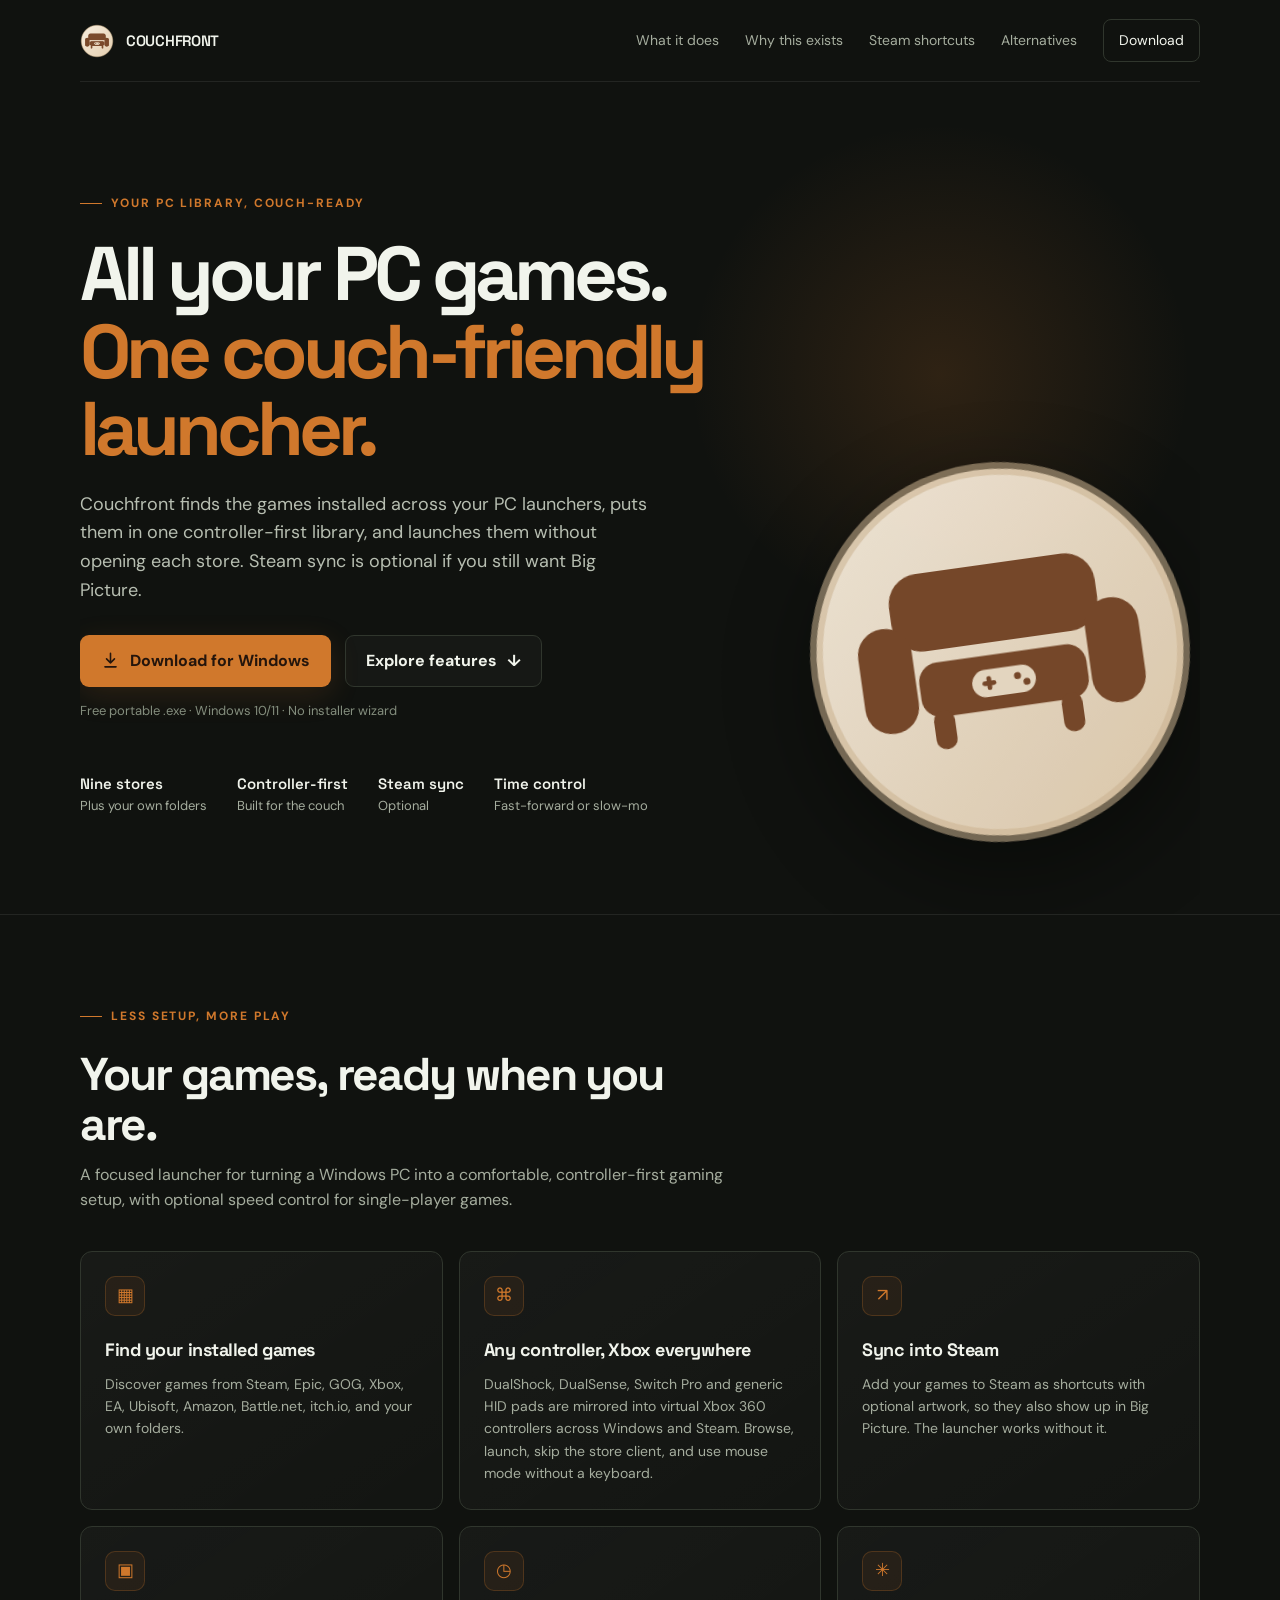
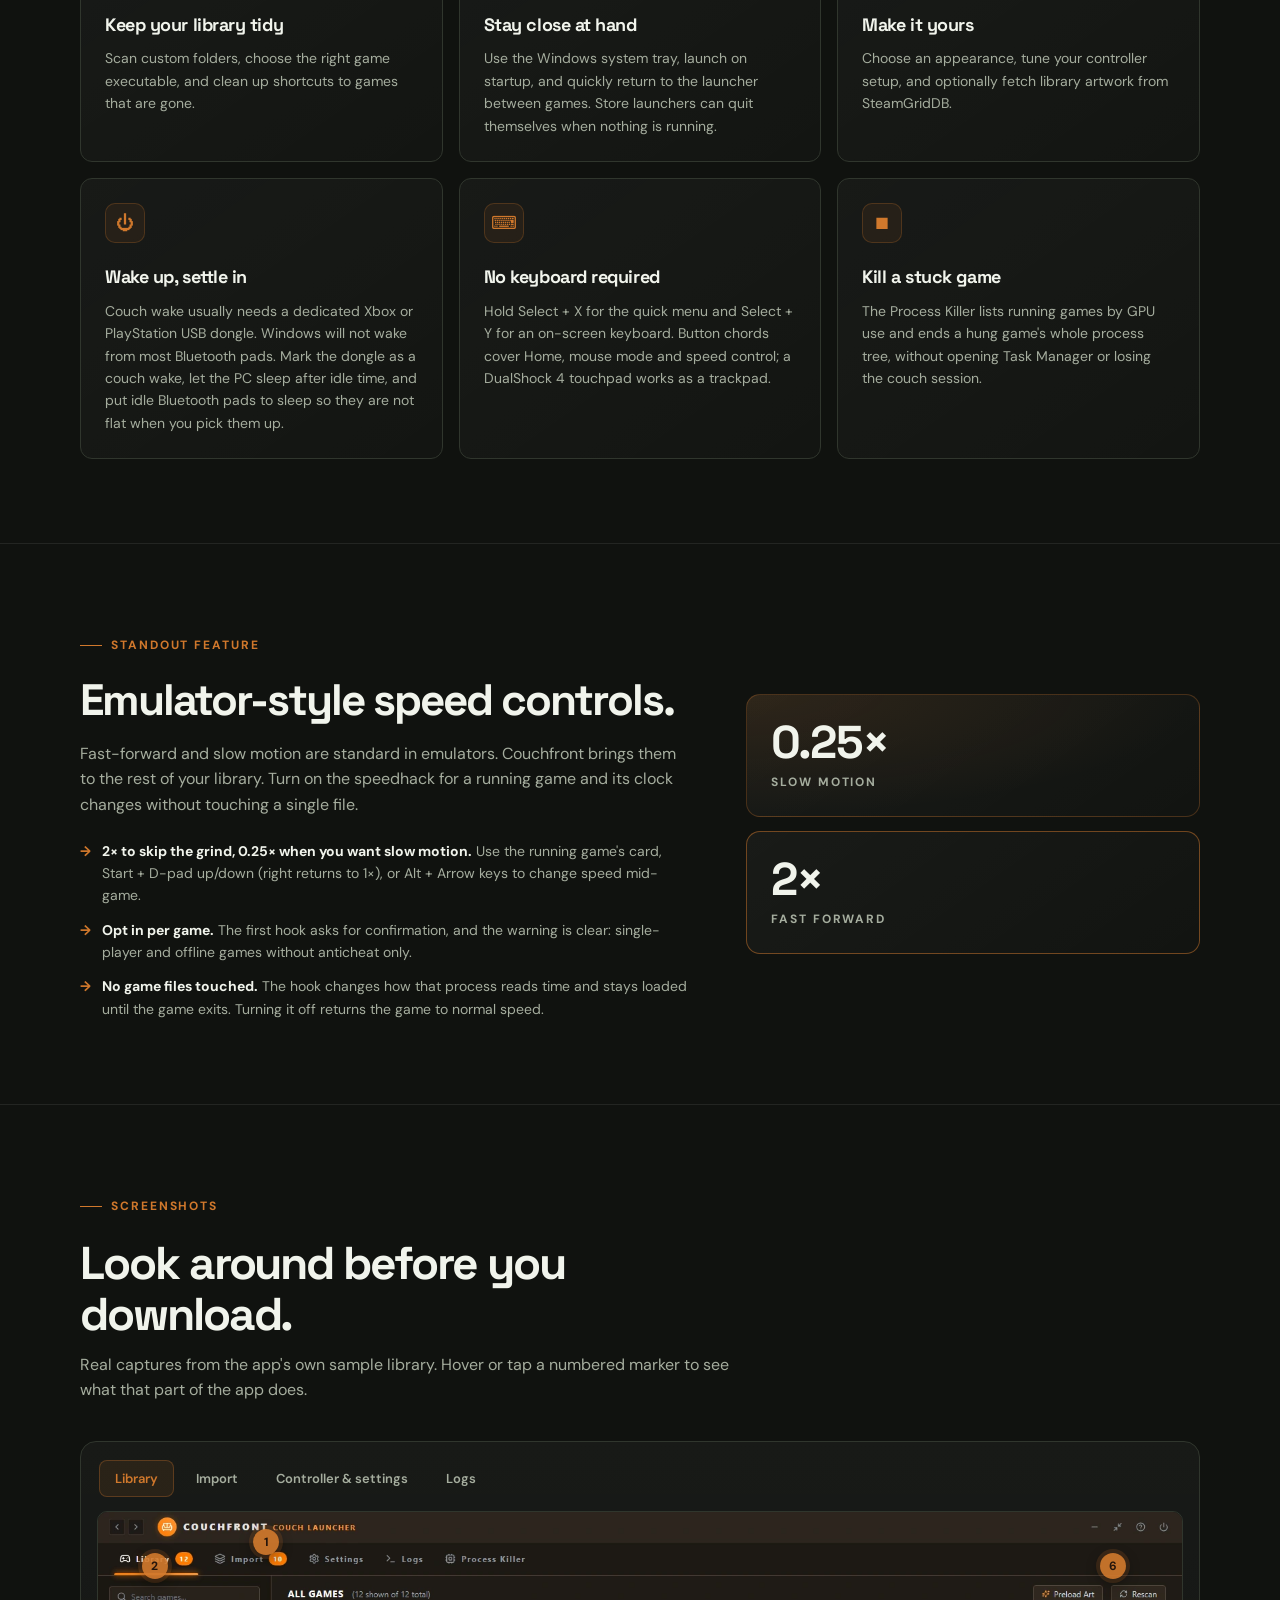
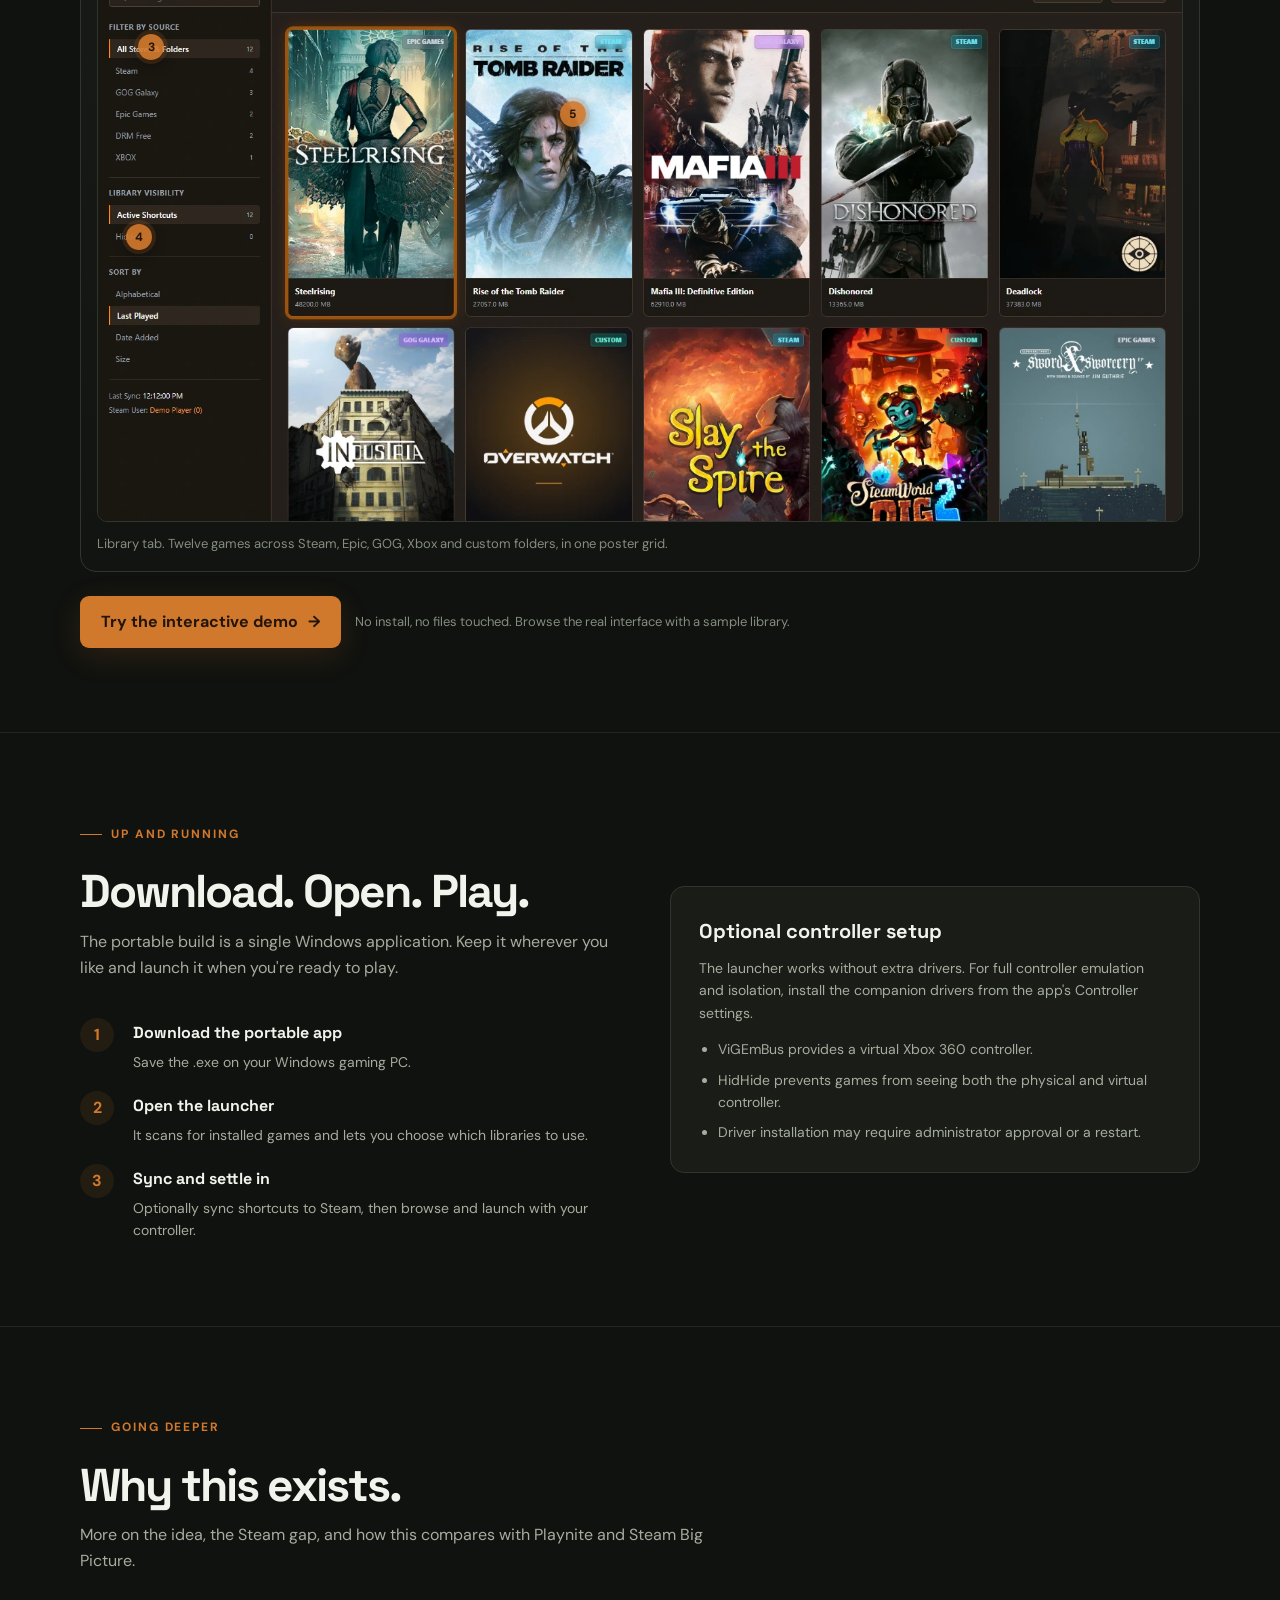
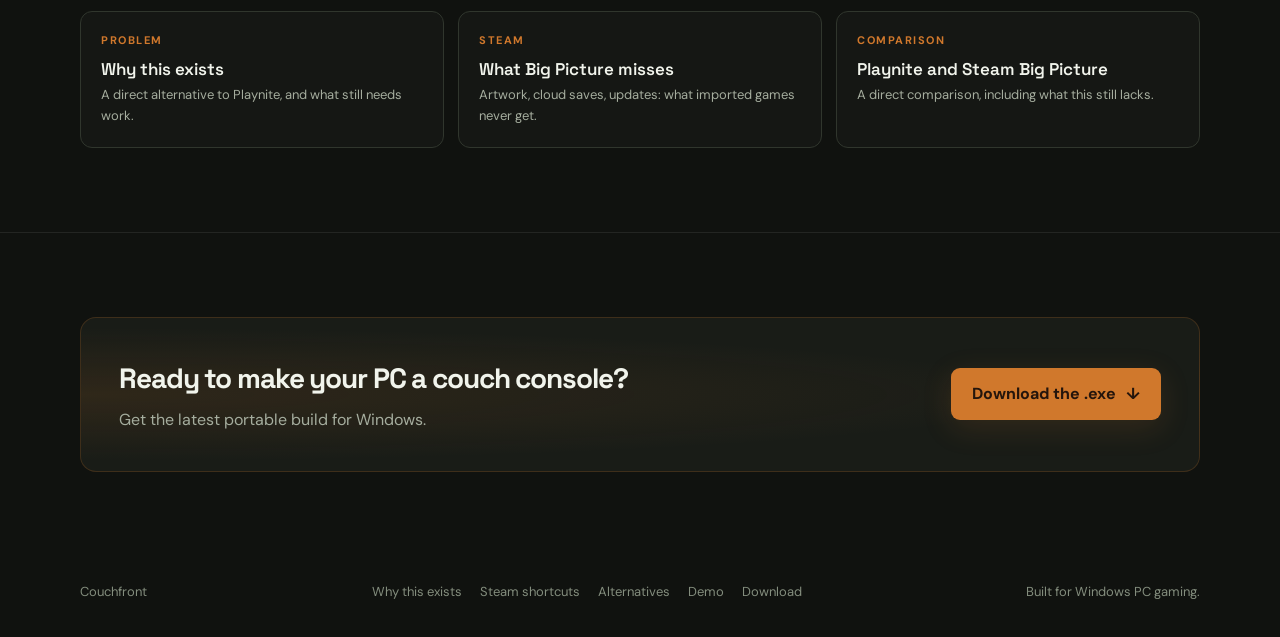
==== index.html @ 8a2bcf3d "Publish site v1.0.0 (17.1 MB exe)" ====
<!doctype html>
<html lang="en">
  <head>
    <meta charset="utf-8" />
    <meta name="viewport" content="width=device-width, initial-scale=1" />
    <meta name="theme-color" content="#10120f" />
    <meta name="description" content="Bring your PC game library to the couch. Discover installed games, browse with a controller, and optionally sync them to Steam." />
    <title>Couchfront | Your PC games, couch-ready</title>
    <link rel="canonical" href="https://kepatotorica.github.io/couchfront/" />
    <link rel="icon" type="image/png" href="./favicon.png" />
    <link rel="preconnect" href="https://fonts.googleapis.com" />
    <link rel="preconnect" href="https://fonts.gstatic.com" crossorigin />
    <link href="https://fonts.googleapis.com/css2?family=DM+Sans:wght@400;500;600;700&family=Space+Grotesk:wght@500;600;700&display=swap" rel="stylesheet" />
    <link rel="stylesheet" href="./styles.css" />
    <meta property="og:type" content="website" />
    <meta property="og:site_name" content="Couchfront" />
    <meta property="og:url" content="https://kepatotorica.github.io/couchfront/" />
    <meta property="og:title" content="Couchfront | Your PC games, couch-ready" />
    <meta property="og:description" content="Discover installed games, browse with a controller, and optionally sync them to Steam." />
    <meta name="twitter:card" content="summary" />
  </head>
  <body>
    <header class="shell">
      <a class="brand" href="#top"><img src="./favicon.png" alt="" />COUCHFRONT</a>
      <nav class="nav" aria-label="Main navigation"><a class="nav-secondary" href="#features">What it does</a><a href="why-one-launcher.html">Why this exists</a><a href="steam-big-picture.html">Steam shortcuts</a><a href="alternatives.html">Alternatives</a><a class="nav-cta" href="#download">Download</a></nav>
    </header>
    <main id="top">
      <div class="shell hero">
        <div class="eyebrow">Your PC library, couch-ready</div>
        <h1>All your PC games.<br /><span>One couch-friendly launcher.</span></h1>
        <p class="intro">Couchfront finds the games installed across your PC launchers, puts them in one controller-first library, and launches them without opening each store. Steam sync is optional if you still want Big Picture.</p>
        <div class="actions" id="download">
          <a class="button button-primary" href="./downloads/Couchfront-Portable.exe" download>
            <svg width="19" height="19" viewBox="0 0 24 24" fill="none" aria-hidden="true"><path d="M12 3v12m0 0 5-5m-5 5-5-5M5 20h14" stroke="currentColor" stroke-width="2" stroke-linecap="round" stroke-linejoin="round" /></svg>
            Download for Windows
          </a>
          <a class="button button-secondary" href="#features">Explore features <span aria-hidden="true">↓</span></a>
        </div>
        <p class="download-note">Free portable .exe · Windows 10/11 · No installer wizard</p>
        <div class="stats" aria-label="Highlights"><div><strong>Nine stores</strong>Plus your own folders</div><div><strong>Controller-first</strong>Built for the couch</div><div><strong>Steam sync</strong>Optional</div><div><strong>Time control</strong>Fast-forward or slow-mo</div></div>
        <div class="hero-art"><img src="./app-icon.svg" alt="Couchfront app icon" width="1024" height="1024" /></div>
      </div>
      <section id="features">
        <div class="shell">
          <div class="section-heading"><div class="eyebrow">Less setup, more play</div><h2>Your games, ready when you are.</h2><p>A focused launcher for turning a Windows PC into a comfortable, controller-first gaming setup, with optional speed control for single-player games.</p></div>
          <div class="features">
            <article class="feature"><div class="feature-icon" aria-hidden="true">▦</div><h3>Find your installed games</h3><p>Discover games from Steam, Epic, GOG, Xbox, EA, Ubisoft, Amazon, Battle.net, itch.io, and your own folders.</p></article>
            <article class="feature"><div class="feature-icon" aria-hidden="true">⌘</div><h3>Any controller, Xbox everywhere</h3><p>DualShock, DualSense, Switch Pro and generic HID pads are mirrored into virtual Xbox 360 controllers across Windows and Steam. Browse, launch, skip the store client, and use mouse mode without a keyboard.</p></article>
            <article class="feature"><div class="feature-icon" aria-hidden="true">↗</div><h3>Sync into Steam</h3><p>Add your games to Steam as shortcuts with optional artwork, so they also show up in Big Picture. The launcher works without it.</p></article>
            <article class="feature"><div class="feature-icon" aria-hidden="true">▣</div><h3>Keep your library tidy</h3><p>Scan custom folders, choose the right game executable, and clean up shortcuts to games that are gone.</p></article>
            <article class="feature"><div class="feature-icon" aria-hidden="true">◷</div><h3>Stay close at hand</h3><p>Use the Windows system tray, launch on startup, and quickly return to the launcher between games. Store launchers can quit themselves when nothing is running.</p></article>
            <article class="feature"><div class="feature-icon" aria-hidden="true">✳</div><h3>Make it yours</h3><p>Choose an appearance, tune your controller setup, and optionally fetch library artwork from SteamGridDB.</p></article>
            <article class="feature"><div class="feature-icon" aria-hidden="true">⏻</div><h3>Wake up, settle in</h3><p>Couch wake usually needs a dedicated Xbox or PlayStation USB dongle. Windows will not wake from most Bluetooth pads. Mark the dongle as a couch wake, let the PC sleep after idle time, and put idle Bluetooth pads to sleep so they are not flat when you pick them up.</p></article>
            <article class="feature"><div class="feature-icon" aria-hidden="true">⌨</div><h3>No keyboard required</h3><p>Hold Select + X for the quick menu and Select + Y for an on-screen keyboard. Button chords cover Home, mouse mode and speed control; a DualShock 4 touchpad works as a trackpad.</p></article>
            <article class="feature"><div class="feature-icon" aria-hidden="true">⏹</div><h3>Kill a stuck game</h3><p>The Process Killer lists running games by GPU use and ends a hung game's whole process tree, without opening Task Manager or losing the couch session.</p></article>
          </div>
        </div>
      </section>
      <section id="speedhack">
        <div class="shell spotlight">
          <div>
            <div class="eyebrow">Standout feature</div>
            <h2>Emulator-style speed controls.</h2>
            <p class="spotlight-lead">Fast-forward and slow motion are standard in emulators. Couchfront brings them to the rest of your library. Turn on the speedhack for a running game and its clock changes without touching a single file.</p>
            <ul class="spotlight-list">
              <li><strong>2× to skip the grind, 0.25× when you want slow motion.</strong> Use the running game's card, Start + D-pad up/down (right returns to 1×), or Alt + Arrow keys to change speed mid-game.</li>
              <li><strong>Opt in per game.</strong> The first hook asks for confirmation, and the warning is clear: single-player and offline games without anticheat only.</li>
              <li><strong>No game files touched.</strong> The hook changes how that process reads time and stays loaded until the game exits. Turning it off returns the game to normal speed.</li>
            </ul>
          </div>
          <div class="speed-demo" aria-hidden="true">
            <div class="speed-mode speed-slow"><span>0.25×</span><small>Slow motion</small></div>
            <div class="speed-mode speed-fast"><span>2×</span><small>Fast forward</small></div>
          </div>
        </div>
      </section>
      <section id="tour">
        <div class="shell">
          <div class="section-heading"><div class="eyebrow">Screenshots</div><h2>Look around before you download.</h2><p>Real captures from the app's own sample library. Hover or tap a numbered marker to see what that part of the app does.</p></div>
          <div class="tour">
            <div class="tour-tabs" role="tablist" aria-label="App screenshots">
              <button class="tour-tab" id="tour-tab-library" role="tab" aria-selected="true" aria-controls="tour-panel-library">Library</button>
              <button class="tour-tab" id="tour-tab-import" role="tab" aria-selected="false" aria-controls="tour-panel-import" tabindex="-1">Import</button>
              <button class="tour-tab" id="tour-tab-settings" role="tab" aria-selected="false" aria-controls="tour-panel-settings" tabindex="-1">Controller &amp; settings</button>
              <button class="tour-tab" id="tour-tab-logs" role="tab" aria-selected="false" aria-controls="tour-panel-logs" tabindex="-1">Logs</button>
            </div>
            <div class="tour-panels">
              <figure class="tour-panel" id="tour-panel-library" role="tabpanel" aria-labelledby="tour-tab-library">
                <div class="tour-shot">
                  <img src="./screenshots/library.webp" width="1600" height="900" alt="The launcher's library tab: a wall of game artwork with store filters down the left, sorted by last played." loading="lazy" />
                  <button class="hotspot tip-right" style="--x:15.6%;--y:5.1%" aria-describedby="tip-lib-nav" aria-expanded="false"><span class="hotspot-dot">1</span><span class="tip" id="tip-lib-nav" role="tooltip"><strong>One launcher, five tabs</strong>Library, Import, Settings, Logs and Process Killer. Everything the app does is one press away.</span></button>
                  <button class="hotspot tip-right" style="--x:5.3%;--y:9%" aria-describedby="tip-lib-search" aria-expanded="false"><span class="hotspot-dot">2</span><span class="tip" id="tip-lib-search" role="tooltip"><strong>Search everything at once</strong>Type a few letters and it filters across every store together, so you never have to remember which client a game came from.</span></button>
                  <button class="hotspot tip-right" style="--x:5%;--y:22.2%" aria-describedby="tip-lib-filters" aria-expanded="false"><span class="hotspot-dot">3</span><span class="tip" id="tip-lib-filters" role="tooltip"><strong>Filter by source</strong>Steam, Epic, GOG, Xbox, Ubisoft, Amazon, Battle.net and your own DRM-free folders, with live counts.</span></button>
                  <button class="hotspot tip-right" style="--x:3.9%;--y:53.3%" aria-describedby="tip-lib-sort" aria-expanded="false"><span class="hotspot-dot">4</span><span class="tip" id="tip-lib-sort" role="tooltip"><strong>Sort the way you play</strong>Alphabetical, last played, date added, or install size. The grid reorders instantly.</span></button>
                  <button class="hotspot" style="--x:43.8%;--y:33.3%" aria-describedby="tip-lib-grid" aria-expanded="false"><span class="hotspot-dot">5</span><span class="tip" id="tip-lib-grid" role="tooltip"><strong>Steam-style poster wall</strong>Every game gets a 2:3 capsule from SteamGridDB, so the library looks like Big Picture instead of a file list.</span></button>
                  <button class="hotspot tip-left" style="--x:93.6%;--y:9%" aria-describedby="tip-lib-art" aria-expanded="false"><span class="hotspot-dot">6</span><span class="tip" id="tip-lib-art" role="tooltip"><strong>Artwork on demand</strong>Preload Art fetches capsules for the whole library; Rescan re-checks which games are still installed.</span></button>
                </div>
                <figcaption>Library tab. Twelve games across Steam, Epic, GOG, Xbox and custom folders, in one poster grid.</figcaption>
              </figure>
              <figure class="tour-panel" id="tour-panel-import" role="tabpanel" aria-labelledby="tour-tab-import" hidden>
                <div class="tour-shot">
                  <img src="./screenshots/import.webp" width="1600" height="900" alt="The import tab: store platform toggles with detected game counts, and a list of custom game folders with executable heuristics." loading="lazy" />
                  <button class="hotspot tip-right" style="--x:13.1%;--y:17.8%" aria-describedby="tip-imp-stores" aria-expanded="false"><span class="hotspot-dot">1</span><span class="tip" id="tip-imp-stores" role="tooltip"><strong>Nine store scanners</strong>Steam, Epic, GOG, Ubisoft, Amazon, Xbox, Battle.net and more. Each has its own toggle and shows how many games it found.</span></button>
                  <button class="hotspot" style="--x:39.6%;--y:44.8%" aria-describedby="tip-imp-add" aria-expanded="false"><span class="hotspot-dot">2</span><span class="tip" id="tip-imp-add" role="tooltip"><strong>Point it at a folder</strong>Add any drive or directory: repacks, DRM-free installs, emulator collections. It scans for games.</span></button>
                  <button class="hotspot tip-right" style="--x:21.4%;--y:51.4%" aria-describedby="tip-imp-folder" aria-expanded="false"><span class="hotspot-dot">3</span><span class="tip" id="tip-imp-folder" role="tooltip"><strong>Folder nicknames</strong>Give a folder a name and a source tag, so <code>D:\Games</code> shows up as DRM Free in the library alongside your store games.</span></button>
                  <button class="hotspot tip-right" style="--x:10.7%;--y:53%" aria-describedby="tip-imp-heuristic" aria-expanded="false"><span class="hotspot-dot">4</span><span class="tip" id="tip-imp-heuristic" role="tooltip"><strong>Finds the real game .exe</strong>The largest-executable heuristic ignores installers, redistributables and crash handlers, so the shortcut launches the game, not a setup wizard.</span></button>
                </div>
                <figcaption>Import tab. Stores and folders, with per-source detection counts you can toggle individually.</figcaption>
              </figure>
              <figure class="tour-panel" id="tour-panel-settings" role="tabpanel" aria-labelledby="tour-tab-settings" hidden>
                <div class="tour-shot">
                  <img src="./screenshots/settings.webp" width="1600" height="900" alt="Controller settings: toggles for guide-button focus, exclusive fullscreen, Xbox 360 controller emulation, HidHide, mouse mode, and Windows startup." loading="lazy" />
                  <button class="hotspot" style="--x:43.8%;--y:29.4%" aria-describedby="tip-set-home" aria-expanded="false"><span class="hotspot-dot">1</span><span class="tip" id="tip-set-home" role="tooltip"><strong>Home button brings it forward</strong>Press Guide, PS or Switch Home, or Start+A together, and the launcher jumps in front of whatever is running.</span></button>
                  <button class="hotspot" style="--x:43.8%;--y:34.8%" aria-describedby="tip-set-fullscreen" aria-expanded="false"><span class="hotspot-dot">2</span><span class="tip" id="tip-set-fullscreen" role="tooltip"><strong>Exclusive fullscreen</strong>With a controller connected, keeps the launcher pinned above Steam Big Picture and store clients, so nothing covers it until you launch a game.</span></button>
                  <button class="hotspot" style="--x:43.8%;--y:40.2%" aria-describedby="tip-set-pads" aria-expanded="false"><span class="hotspot-dot">3</span><span class="tip" id="tip-set-pads" role="tooltip"><strong>Any pad becomes an Xbox 360 pad</strong>DualShock, DualSense, Switch Pro and generic HID controllers are mirrored into virtual Xbox 360 pads system-wide, so Windows, Steam and games all see a controller they already understand.</span></button>
                  <button class="hotspot tip-left" style="--x:75%;--y:47%" aria-describedby="tip-set-hidhide" aria-expanded="false"><span class="hotspot-dot">4</span><span class="tip" id="tip-set-hidhide" role="tooltip"><strong>Double controllers, solved</strong>HidHide hides the physical pad while the virtual one is active. Install it from here and the status line tells you whether it's detected.</span></button>
                  <button class="hotspot" style="--x:56.4%;--y:73.1%" aria-describedby="tip-set-mouse" aria-expanded="false"><span class="hotspot-dot">5</span><span class="tip" id="tip-set-mouse" role="tooltip"><strong>Mouse mode</strong>Left stick moves the cursor, right stick scrolls, A and B click. Select+B toggles it from the pad, so a mouse-only launcher never blocks you.</span></button>
                </div>
                <figcaption>Controller settings. Emulation, the driver, idle behaviour, and mouse mode for the parts of Windows that still need a cursor.</figcaption>
              </figure>
              <figure class="tour-panel" id="tour-panel-logs" role="tabpanel" aria-labelledby="tour-tab-logs" hidden>
                <div class="tour-shot">
                  <img src="./screenshots/logs.webp" width="1600" height="900" alt="The logs tab: a timestamped event log listing the boot, a Steam scan, a SteamGridDB artwork pass and the shortcuts.vdf write, with Copy and Clear buttons." loading="lazy" />
                  <button class="hotspot tip-right" style="--x:32%;--y:24%" aria-describedby="tip-log-trace" aria-expanded="false"><span class="hotspot-dot">1</span><span class="tip" id="tip-log-trace" role="tooltip"><strong>Every step, timestamped</strong>The scan, the artwork pass and the Steam shortcut write are logged as they happen, so a sync that skipped a game says exactly where it stopped.</span></button>
                  <button class="hotspot tip-left" style="--x:95%;--y:14.6%" aria-describedby="tip-log-actions" aria-expanded="false"><span class="hotspot-dot">2</span><span class="tip" id="tip-log-actions" role="tooltip"><strong>Copy or clear</strong>Copy the whole log into a bug report, or clear it before a fresh run.</span></button>
                </div>
                <figcaption>Logs tab. A sync in progress, written as it happens, so nothing about a launch or a Steam write is guesswork.</figcaption>
              </figure>
            </div>
          </div>
          <p class="tour-cta"><a class="button button-primary" href="./demo/index.html">Try the interactive demo <span aria-hidden="true">→</span></a><span>No install, no files touched. Browse the real interface with a sample library.</span></p>
        </div>
      </section>
      <section id="setup">
        <div class="shell how">
          <div>
            <div class="section-heading"><div class="eyebrow">Up and running</div><h2>Download. Open. Play.</h2><p>The portable build is a single Windows application. Keep it wherever you like and launch it when you're ready to play.</p></div>
            <div class="steps">
              <div class="step"><div class="step-num">1</div><div><h3>Download the portable app</h3><p>Save the .exe on your Windows gaming PC.</p></div></div>
              <div class="step"><div class="step-num">2</div><div><h3>Open the launcher</h3><p>It scans for installed games and lets you choose which libraries to use.</p></div></div>
              <div class="step"><div class="step-num">3</div><div><h3>Sync and settle in</h3><p>Optionally sync shortcuts to Steam, then browse and launch with your controller.</p></div></div>
            </div>
          </div>
          <aside class="note-card"><h3>Optional controller setup</h3><p>The launcher works without extra drivers. For full controller emulation and isolation, install the companion drivers from the app's Controller settings.</p><ul><li>ViGEmBus provides a virtual Xbox 360 controller.</li><li>HidHide prevents games from seeing both the physical and virtual controller.</li><li>Driver installation may require administrator approval or a restart.</li></ul></aside>
        </div>
      </section>
      <section id="guides">
        <div class="shell">
          <div class="section-heading"><div class="eyebrow">Going deeper</div><h2>Why this exists.</h2><p>More on the idea, the Steam gap, and how this compares with Playnite and Steam Big Picture.</p></div>
          <div class="next-pages">
            <a class="next-page" href="why-one-launcher.html"><span>Problem</span><strong>Why this exists</strong><p>A direct alternative to Playnite, and what still needs work.</p></a>
            <a class="next-page" href="steam-big-picture.html"><span>Steam</span><strong>What Big Picture misses</strong><p>Artwork, cloud saves, updates: what imported games never get.</p></a>
            <a class="next-page" href="alternatives.html"><span>Comparison</span><strong>Playnite and Steam Big Picture</strong><p>A direct comparison, including what this still lacks.</p></a>
          </div>
        </div>
      </section>
      <section>
        <div class="shell bottom-cta"><div><h2>Ready to make your PC a couch console?</h2><p>Get the latest portable build for Windows.</p></div><a class="button button-primary" href="./downloads/Couchfront-Portable.exe" download>Download the .exe <span aria-hidden="true">↓</span></a></div>
      </section>
    </main>
    <footer><div class="shell"><span>Couchfront</span><nav class="footer-nav" aria-label="Footer"><a href="why-one-launcher.html">Why this exists</a><a href="steam-big-picture.html">Steam shortcuts</a><a href="alternatives.html">Alternatives</a><a href="demo/">Demo</a><a href="#download">Download</a></nav><span>Built for Windows PC gaming.</span></div>    </footer>
    <script>
      (function () {
        var tabs = Array.prototype.slice.call(document.querySelectorAll(".tour-tab"));

        function select(tab) {
          tabs.forEach(function (t) {
            var on = t === tab;
            t.setAttribute("aria-selected", on ? "true" : "false");
            t.tabIndex = on ? 0 : -1;
            document.getElementById(t.getAttribute("aria-controls")).hidden = !on;
          });
        }

        tabs.forEach(function (tab, i) {
          tab.addEventListener("click", function () { select(tab); });
          tab.addEventListener("keydown", function (e) {
            if (e.key !== "ArrowRight" && e.key !== "ArrowLeft") return;
            e.preventDefault();
            var step = e.key === "ArrowRight" ? 1 : tabs.length - 1;
            var next = tabs[(i + step) % tabs.length];
            next.focus();
            select(next);
          });
        });

        function closeTips() {
          Array.prototype.forEach.call(document.querySelectorAll('.hotspot[aria-expanded="true"]'), function (h) {
            h.setAttribute("aria-expanded", "false");
          });
        }

        Array.prototype.forEach.call(document.querySelectorAll(".hotspot"), function (h) {
          h.addEventListener("click", function (e) {
            e.stopPropagation();
            var open = h.getAttribute("aria-expanded") === "true";
            closeTips();
            h.setAttribute("aria-expanded", open ? "false" : "true");
          });
        });

        document.addEventListener("click", function (e) {
          if (e.target.closest && e.target.closest(".hotspot")) return;
          closeTips();
        });

        document.addEventListener("keydown", function (e) {
          if (e.key === "Escape") closeTips();
        });
      })();
    </script>
  </body>
</html>
---- styles.css ----
:root { color-scheme: dark; --bg: #10120f; --panel: #191c17; --line: #30362d; --muted: #a5ad9e; --white: #f1f4ec; --accent: #d0782c; --accent-dark: #a85f1f; }
* { box-sizing: border-box; }
html { scroll-behavior: smooth; }
body { margin: 0; background: var(--bg); color: var(--white); font: 16px/1.6 "DM Sans", sans-serif; }
a { color: inherit; }
.shell { width: min(1120px, calc(100% - 48px)); margin: 0 auto; }
header { height: 82px; display: flex; align-items: center; justify-content: space-between; border-bottom: 1px solid rgba(255,255,255,.08); }
.brand { display: flex; align-items: center; gap: 12px; color: var(--white); text-decoration: none; font: 600 15px "Space Grotesk", sans-serif; letter-spacing: -.02em; }
.brand img { width: 34px; height: 34px; }
.nav { display: flex; align-items: center; gap: 26px; color: var(--muted); font-size: 14px; }
.nav a { text-decoration: none; }
.nav a:hover { color: var(--white); }
.nav .nav-cta { padding: 9px 15px; border: 1px solid var(--line); border-radius: 8px; color: var(--white); }
.nav .nav-cta:hover { border-color: rgba(208,120,44,.4); }
.hero { position: relative; padding: 104px 0 98px; overflow: hidden; }
.hero::after { content: ""; position: absolute; z-index: -1; width: 520px; height: 520px; right: 0; top: 32px; border-radius: 50%; background: radial-gradient(circle, rgba(208,120,44,.16), rgba(208,120,44,0) 68%); }
.eyebrow { display: inline-flex; align-items: center; gap: 9px; margin-bottom: 22px; color: var(--accent); font-size: 12px; font-weight: 700; letter-spacing: .16em; text-transform: uppercase; }
.eyebrow::before { content: ""; width: 22px; height: 1px; background: var(--accent); }
h1, h2, h3, p { margin-top: 0; }
h1, h2, h3 { font-family: "Space Grotesk", sans-serif; }
h1 { max-width: 730px; margin-bottom: 22px; font-size: clamp(44px, 7vw, 76px); letter-spacing: -.065em; line-height: 1.02; }
h1 span { color: var(--accent); }
.intro { max-width: 570px; margin-bottom: 30px; color: #b7beb1; font-size: 18px; }
.actions { display: flex; align-items: center; flex-wrap: wrap; gap: 14px; }
.button { display: inline-flex; align-items: center; justify-content: center; gap: 10px; min-height: 52px; padding: 0 20px; border: 1px solid transparent; border-radius: 9px; text-decoration: none; font-weight: 700; transition: transform .18s, background .18s; }
.button:hover { transform: translateY(-2px); }
.button-primary { background: var(--accent); color: #24150c; box-shadow: 0 8px 30px rgba(208,120,44,.15); }
.button-primary:hover { background: #e08a3a; }
.button-secondary { border-color: var(--line); background: rgba(255,255,255,.025); color: var(--white); }
.download-note { margin-top: 14px; color: #838d7d; font-size: 13px; }
.hero-art { position: absolute; right: 4%; top: 120px; width: 280px; opacity: .95; transform: rotate(-8deg); filter: drop-shadow(0 32px 50px rgba(0,0,0,.45)); }
/* The icon is the product's face now, so give it real space on desktop: the
   headline's max width shrinks to match, keeping the two apart. */
@media (min-width: 1180px) { .hero-art { right: 0; top: 58px; width: 400px; } h1 { max-width: 700px; } }
.hero-art img { display: block; width: 100%; }
.stats { display: flex; flex-wrap: wrap; gap: 30px; margin-top: 52px; color: var(--muted); font-size: 13px; }
.stats strong { display: block; margin-bottom: 3px; color: var(--white); font: 600 15px "Space Grotesk", sans-serif; }
section { padding: 84px 0; border-top: 1px solid rgba(255,255,255,.08); }
.section-heading { max-width: 650px; margin-bottom: 38px; }
.section-heading h2 { margin-bottom: 12px; font-size: clamp(32px, 4vw, 46px); letter-spacing: -.045em; line-height: 1.1; }
.section-heading p { margin-bottom: 0; color: var(--muted); }
.features { display: grid; grid-template-columns: repeat(3, 1fr); gap: 16px; }
.feature { min-height: 212px; padding: 24px; border: 1px solid var(--line); border-radius: 12px; background: linear-gradient(145deg, rgba(255,255,255,.035), rgba(255,255,255,.01)); }
.feature-icon { display: grid; width: 40px; height: 40px; place-items: center; margin-bottom: 20px; border: 1px solid rgba(208,120,44,.24); border-radius: 10px; background: rgba(208,120,44,.08); color: var(--accent); font-size: 18px; }
.feature h3 { margin-bottom: 8px; font-size: 18px; letter-spacing: -.025em; }
.feature p { margin-bottom: 0; color: var(--muted); font-size: 14px; }
.spotlight { display: grid; grid-template-columns: minmax(0, 1.15fr) minmax(0, .85fr); gap: 52px; align-items: center; }
.spotlight h2 { margin-bottom: 16px; font-size: clamp(30px, 3.8vw, 44px); letter-spacing: -.045em; line-height: 1.08; }
.spotlight-lead { max-width: 620px; color: var(--muted); }
.spotlight-list { display: grid; gap: 12px; margin: 22px 0 0; padding: 0; list-style: none; }
.spotlight-list li { position: relative; padding-left: 22px; color: var(--muted); font-size: 14px; }
.spotlight-list li::before { content: "→"; position: absolute; left: 0; color: var(--accent); font-weight: 700; }
.spotlight-list strong { color: var(--white); }
.speed-demo { display: grid; gap: 14px; }
.speed-mode { padding: 24px; border: 1px solid var(--line); border-radius: 14px; background: linear-gradient(145deg, rgba(255,255,255,.04), rgba(255,255,255,.01)); }
.speed-mode span { display: block; color: var(--white); font: 700 clamp(34px, 4vw, 46px)/1 "Space Grotesk", sans-serif; letter-spacing: -.04em; }
.speed-mode small { display: block; margin-top: 8px; color: var(--muted); font-size: 12px; font-weight: 700; letter-spacing: .16em; text-transform: uppercase; }
.speed-slow { border-color: rgba(208,120,44,.28); background: radial-gradient(ellipse at 0 0, rgba(208,120,44,.12), transparent 70%), linear-gradient(145deg, rgba(255,255,255,.04), rgba(255,255,255,.01)); }
.speed-fast { border-color: rgba(208,120,44,.5); }
.how { display: grid; grid-template-columns: 1fr 1fr; gap: 60px; align-items: center; }
.steps { display: grid; gap: 18px; }
.step { display: grid; grid-template-columns: 38px 1fr; gap: 15px; align-items: start; }
.step-num { display: grid; width: 34px; height: 34px; place-items: center; border-radius: 50%; background: rgba(208,120,44,.1); color: var(--accent); font-weight: 700; }
.step h3 { margin: 2px 0 5px; font-size: 16px; }
.step p { margin: 0; color: var(--muted); font-size: 14px; }
.note-card { padding: 28px; border: 1px solid var(--line); border-radius: 14px; background: var(--panel); }
.note-card h3 { margin-bottom: 10px; font-size: 20px; }
.note-card p, .note-card li { color: var(--muted); font-size: 14px; }
.note-card ul { margin: 14px 0 0; padding-left: 19px; }
.note-card li + li { margin-top: 8px; }
.bottom-cta { display: flex; justify-content: space-between; align-items: center; gap: 32px; padding: 38px; border: 1px solid rgba(208,120,44,.2); border-radius: 16px; background: radial-gradient(ellipse at 0 50%, rgba(208,120,44,.12), transparent 62%), var(--panel); }
.bottom-cta h2 { margin-bottom: 7px; font-size: 28px; letter-spacing: -.04em; }
.bottom-cta p { margin: 0; color: var(--muted); }
footer { padding: 26px 0 34px; color: #838d7d; font-size: 13px; }
footer .shell { display: flex; justify-content: space-between; flex-wrap: wrap; gap: 16px; }
.footer-nav { display: flex; flex-wrap: wrap; gap: 18px; }
.footer-nav a { text-decoration: none; }
.footer-nav a:hover { color: var(--white); }

/* Article pages */
.page-hero { padding: 78px 0 52px; }
.breadcrumbs { display: flex; flex-wrap: wrap; align-items: center; gap: 9px; margin-bottom: 28px; color: #838d7d; font-size: 12px; letter-spacing: .05em; text-transform: uppercase; }
.breadcrumbs a { text-decoration: none; }
.breadcrumbs a:hover { color: var(--white); }
.breadcrumbs span[aria-hidden] { color: #4a5245; }
.page-hero h1 { max-width: 840px; font-size: clamp(38px, 5.6vw, 62px); letter-spacing: -.055em; }
.page-hero .intro { max-width: 660px; margin-bottom: 0; }
.page-body { padding: 0 0 40px; border-top: 0; }
.layout { display: grid; grid-template-columns: minmax(0, 1fr) 268px; gap: 58px; align-items: start; }
.prose { max-width: 720px; }
.prose h2 { margin: 54px 0 14px; font-size: clamp(26px, 3vw, 32px); letter-spacing: -.035em; line-height: 1.18; }
.prose h2:first-child { margin-top: 0; }
.prose h3 { margin: 30px 0 8px; font-size: 19px; letter-spacing: -.02em; }
.prose p, .prose li { color: #b7beb1; }
.prose p { margin-bottom: 16px; }
.prose ul, .prose ol { margin: 0 0 18px; padding-left: 22px; }
.prose li + li { margin-top: 9px; }
.prose strong { color: var(--white); }
.prose a { color: var(--accent); text-decoration: none; border-bottom: 1px solid rgba(208,120,44,.35); }
.prose a:hover { border-bottom-color: var(--accent); }
.prose dl { margin: 0 0 18px; }
.prose dt { margin-top: 16px; color: var(--white); font-weight: 700; }
.prose dd { margin: 4px 0 0; color: var(--muted); }
.callout { margin: 28px 0; padding: 20px 22px; border-left: 2px solid var(--accent); border-radius: 0 10px 10px 0; background: rgba(208,120,44,.06); }
.callout p, .callout li { color: #c2caba; font-size: 15px; }
.callout p:last-child, .callout ul:last-child { margin-bottom: 0; }
.callout-label { display: block; margin-bottom: 7px; color: var(--accent); font-size: 11px; font-weight: 700; letter-spacing: .14em; text-transform: uppercase; }
.card-grid { display: grid; grid-template-columns: repeat(2, minmax(0, 1fr)); gap: 14px; margin: 26px 0 10px; }
.card { padding: 20px 22px; border: 1px solid var(--line); border-radius: 12px; background: linear-gradient(145deg, rgba(255,255,255,.035), rgba(255,255,255,.01)); }
.card h3 { margin: 0 0 7px; font-size: 17px; }
.card p { margin: 0; color: var(--muted); font-size: 14px; }
.toc { position: sticky; top: 26px; padding: 20px; border: 1px solid var(--line); border-radius: 12px; background: var(--panel); }
.toc h2 { margin: 0 0 13px; color: #838d7d; font: 700 11px "DM Sans", sans-serif; letter-spacing: .14em; text-transform: uppercase; }
.toc ol { margin: 0; padding-left: 18px; color: var(--muted); font-size: 13px; }
.toc li { margin-bottom: 8px; }
.toc a { text-decoration: none; }
.toc a:hover { color: var(--white); }
.table-wrap { margin: 28px 0; overflow-x: auto; border: 1px solid var(--line); border-radius: 12px; }
table.compare { width: 100%; min-width: 780px; border-collapse: collapse; font-size: 14px; }
.compare th, .compare td { padding: 13px 16px; border-bottom: 1px solid rgba(255,255,255,.07); text-align: left; vertical-align: top; }
.compare thead th { background: rgba(255,255,255,.03); color: var(--white); font: 600 12px "DM Sans", sans-serif; letter-spacing: .06em; text-transform: uppercase; }
.compare tbody th { color: var(--white); font-weight: 600; }
.compare td { color: var(--muted); }
.compare tbody tr:last-child th, .compare tbody tr:last-child td { border-bottom: 0; }
.compare .col-highlight { background: rgba(208,120,44,.055); color: #e2cdb8; }
.compare thead .col-highlight { color: var(--accent); }
.compare .yes { color: var(--accent); }
.compare .no { color: #7d8579; }
.table-section { margin-bottom: 44px; }
.table-section h2 { margin: 0 0 16px; font-size: clamp(26px, 3vw, 32px); letter-spacing: -.035em; line-height: 1.18; }
.table-section .table-wrap { margin: 0; }
.faq { margin-top: 30px; border-top: 1px solid rgba(255,255,255,.08); }
.faq details { padding: 18px 0; border-bottom: 1px solid rgba(255,255,255,.08); }
.faq summary { color: var(--white); cursor: pointer; font: 600 17px "Space Grotesk", sans-serif; }
.faq summary::marker { color: var(--accent); }
.faq p { margin: 12px 0 0; color: var(--muted); font-size: 15px; }
.faq p:last-child { margin-bottom: 0; }
.next-pages { display: grid; grid-template-columns: repeat(3, minmax(0, 1fr)); gap: 14px; margin-top: 22px; }
.next-page { display: block; padding: 20px; border: 1px solid var(--line); border-radius: 12px; background: rgba(255,255,255,.02); text-decoration: none; transition: border-color .18s, transform .18s; }
.next-page:hover { border-color: rgba(208,120,44,.4); transform: translateY(-2px); }
.next-page span { display: block; margin-bottom: 8px; color: var(--accent); font-size: 11px; font-weight: 700; letter-spacing: .14em; text-transform: uppercase; }
.next-page strong { display: block; margin-bottom: 5px; font: 600 17px "Space Grotesk", sans-serif; }
.next-page p { margin: 0; color: var(--muted); font-size: 13px; }

/* Screenshot tour with hoverable hotspots */
.tour { padding: 16px; border: 1px solid var(--line); border-radius: 16px; background: linear-gradient(180deg, rgba(255,255,255,.035), rgba(255,255,255,.008)); }
.tour-tabs { display: flex; flex-wrap: wrap; gap: 6px; padding: 2px 2px 14px; }
.tour-tab { appearance: none; padding: 9px 15px; border: 1px solid transparent; border-radius: 8px; background: transparent; color: var(--muted); font: 600 13px "DM Sans", sans-serif; cursor: pointer; transition: color .18s, background .18s, border-color .18s; }
.tour-tab:hover { color: var(--white); }
.tour-tab[aria-selected="true"] { border-color: rgba(208,120,44,.3); background: rgba(208,120,44,.1); color: var(--accent); }
.tour-tab:focus-visible { outline: 2px solid var(--accent); outline-offset: 2px; }
.tour-panel { margin: 0; }
.tour-panel[hidden] { display: none; }
.tour-shot { position: relative; overflow: visible; }
.tour-shot img { display: block; width: 100%; height: auto; border: 1px solid var(--line); border-radius: 10px; }
.tour-panel figcaption { margin-top: 12px; color: #838d7d; font-size: 13px; }
.tour-cta { display: flex; flex-wrap: wrap; align-items: center; gap: 14px; margin: 24px 0 0; }
.tour-cta > span { color: #838d7d; font-size: 13px; }
.hotspot { position: absolute; left: var(--x); top: var(--y); z-index: 10; display: grid; place-items: center; width: 26px; height: 26px; padding: 0; border: 0; border-radius: 50%; background: rgba(208,120,44,.92); color: #24150c; font: 700 12px "DM Sans", sans-serif; cursor: pointer; translate: -50% -50%; box-shadow: 0 0 0 4px rgba(208,120,44,.16), 0 4px 14px rgba(0,0,0,.45); transition: background .18s, box-shadow .18s; }
.hotspot::after { content: ""; position: absolute; inset: -7px; border: 1px solid rgba(208,120,44,.45); border-radius: 50%; opacity: 0; transition: opacity .18s; }
.hotspot:hover, .hotspot:focus-visible, .hotspot[aria-expanded="true"] { z-index: 40; background: #e08a3a; outline: none; box-shadow: 0 0 0 5px rgba(208,120,44,.26), 0 6px 18px rgba(0,0,0,.5); }
.hotspot:hover::after, .hotspot:focus-visible::after, .hotspot[aria-expanded="true"]::after { opacity: 1; }
.tip { position: absolute; bottom: calc(100% + 14px); left: 50%; z-index: 50; width: 270px; padding: 12px 14px; border: 1px solid rgba(208,120,44,.25); border-radius: 10px; background: #151913; color: #c2caba; font: 400 12.5px/1.55 "DM Sans", sans-serif; text-align: left; box-shadow: 0 18px 40px rgba(0,0,0,.55); opacity: 0; visibility: hidden; pointer-events: none; translate: -50% 0; transition: opacity .15s, visibility .15s; }
.tip strong { display: block; margin-bottom: 4px; color: var(--white); font: 600 13px "Space Grotesk", sans-serif; }
.tip code { padding: 1px 4px; border-radius: 4px; background: rgba(255,255,255,.06); color: var(--white); font-size: 12px; }
.hotspot:hover .tip, .hotspot:focus-visible .tip, .hotspot[aria-expanded="true"] .tip { opacity: 1; visibility: visible; }
.tip-right .tip { bottom: auto; left: calc(100% + 14px); top: 50%; translate: 0 -50%; }
.tip-left .tip { right: calc(100% + 14px); bottom: auto; left: auto; top: 50%; translate: 0 -50%; }

@media (max-width: 980px) { .layout { grid-template-columns: minmax(0, 1fr); gap: 34px; } .toc { position: static; order: -1; } .prose { max-width: none; } }
@media (max-width: 780px) { .hero { padding: 76px 0 64px; } .hero-art { position: relative; top: auto; right: auto; width: 230px; margin: 45px auto 0; } .features { grid-template-columns: 1fr 1fr; } .spotlight { grid-template-columns: 1fr; gap: 30px; } .speed-demo { grid-template-columns: 1fr 1fr; } .how { grid-template-columns: 1fr; gap: 30px; } .page-hero { padding: 60px 0 40px; } .next-pages { grid-template-columns: 1fr; } .card-grid { grid-template-columns: 1fr; } }
@media (max-width: 1040px) { .nav a.nav-secondary { display: none; } }
@media (max-width: 620px) { .nav a:not(.nav-cta) { display: none; } .tour { padding: 10px; } .tour-tab { padding: 8px 11px; font-size: 12px; } .hotspot { width: 22px; height: 22px; font-size: 11px; } .tip { width: 200px; font-size: 11.5px; } }
@media (max-width: 540px) { .shell { width: min(100% - 32px, 1120px); } header { height: 70px; } .brand { font-size: 13px; } .brand img { width: 30px; height: 30px; } .nav { gap: 13px; font-size: 12px; } .hero { padding-top: 64px; } .intro { font-size: 16px; } .features { grid-template-columns: 1fr; } .feature { min-height: 0; } .speed-demo { grid-template-columns: 1fr; } section { padding: 64px 0; } .bottom-cta { align-items: flex-start; flex-direction: column; padding: 26px; } footer .shell { flex-direction: column; gap: 7px; } }
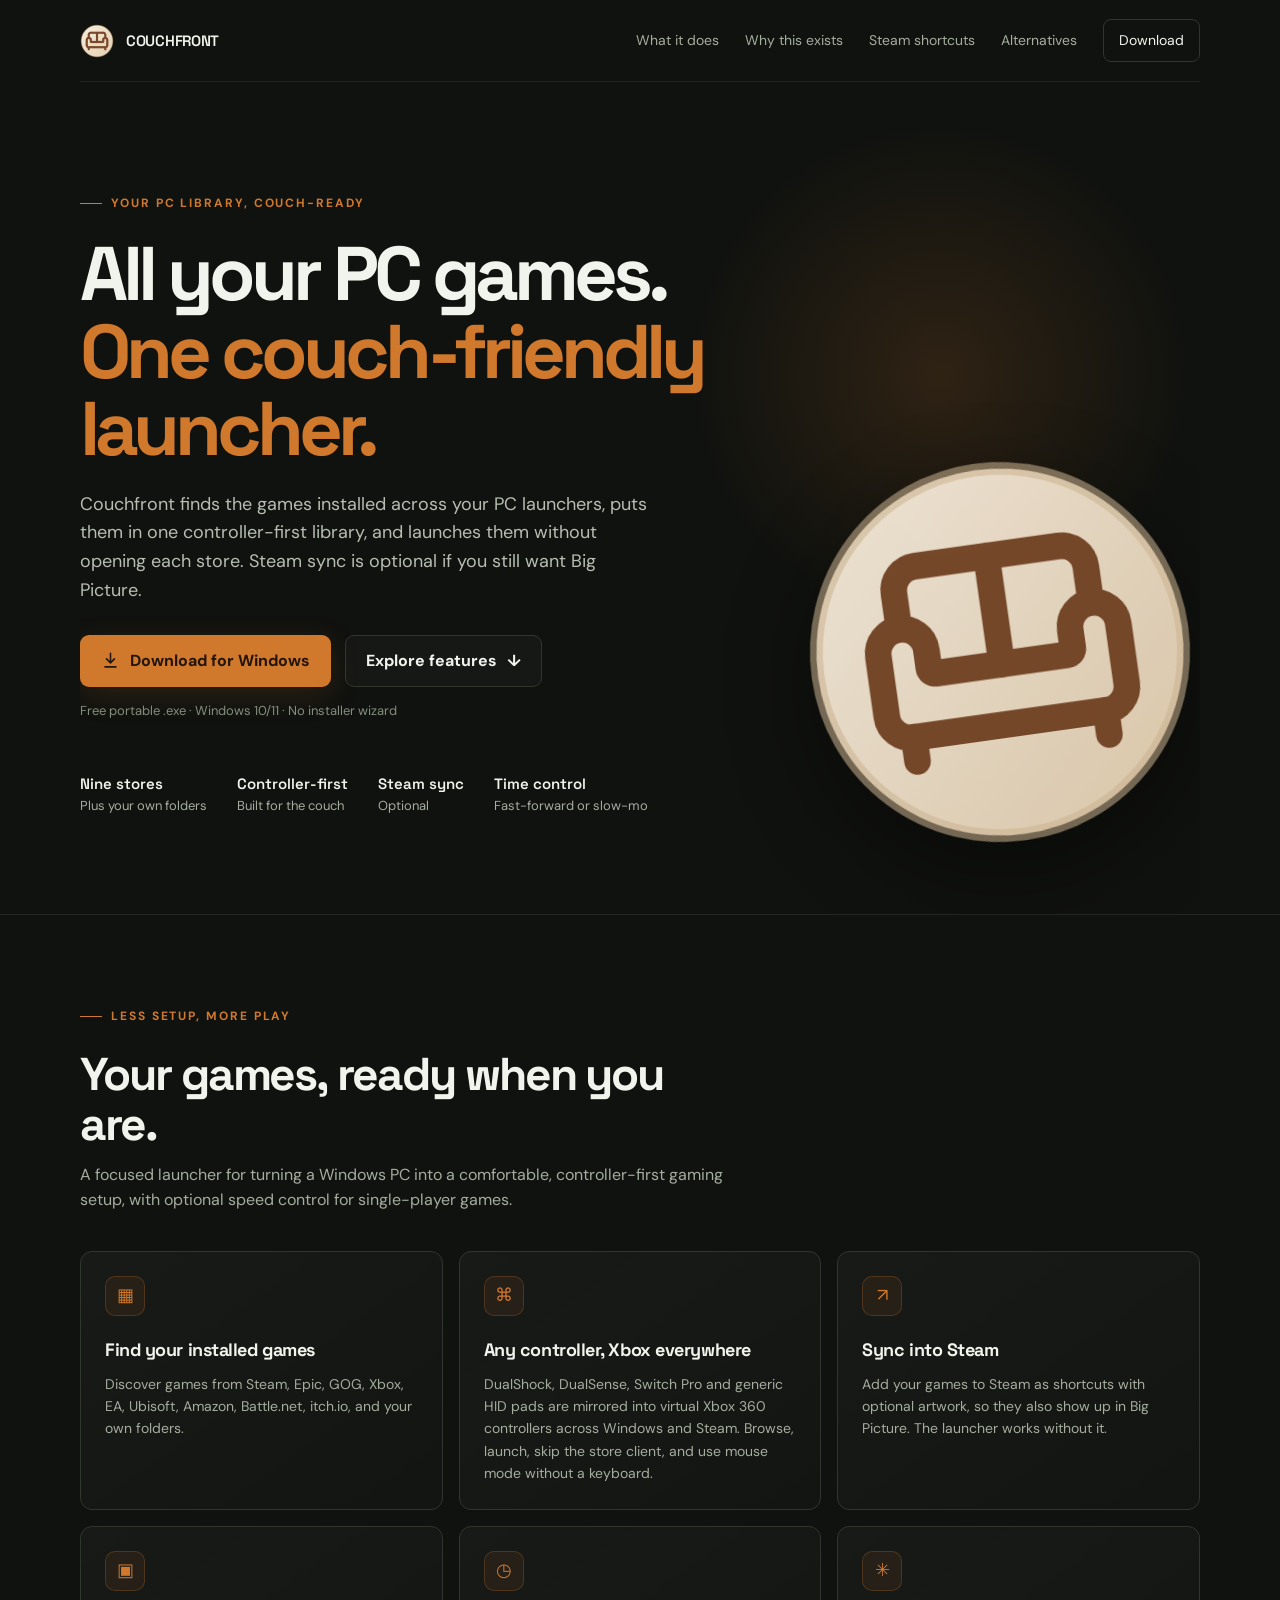
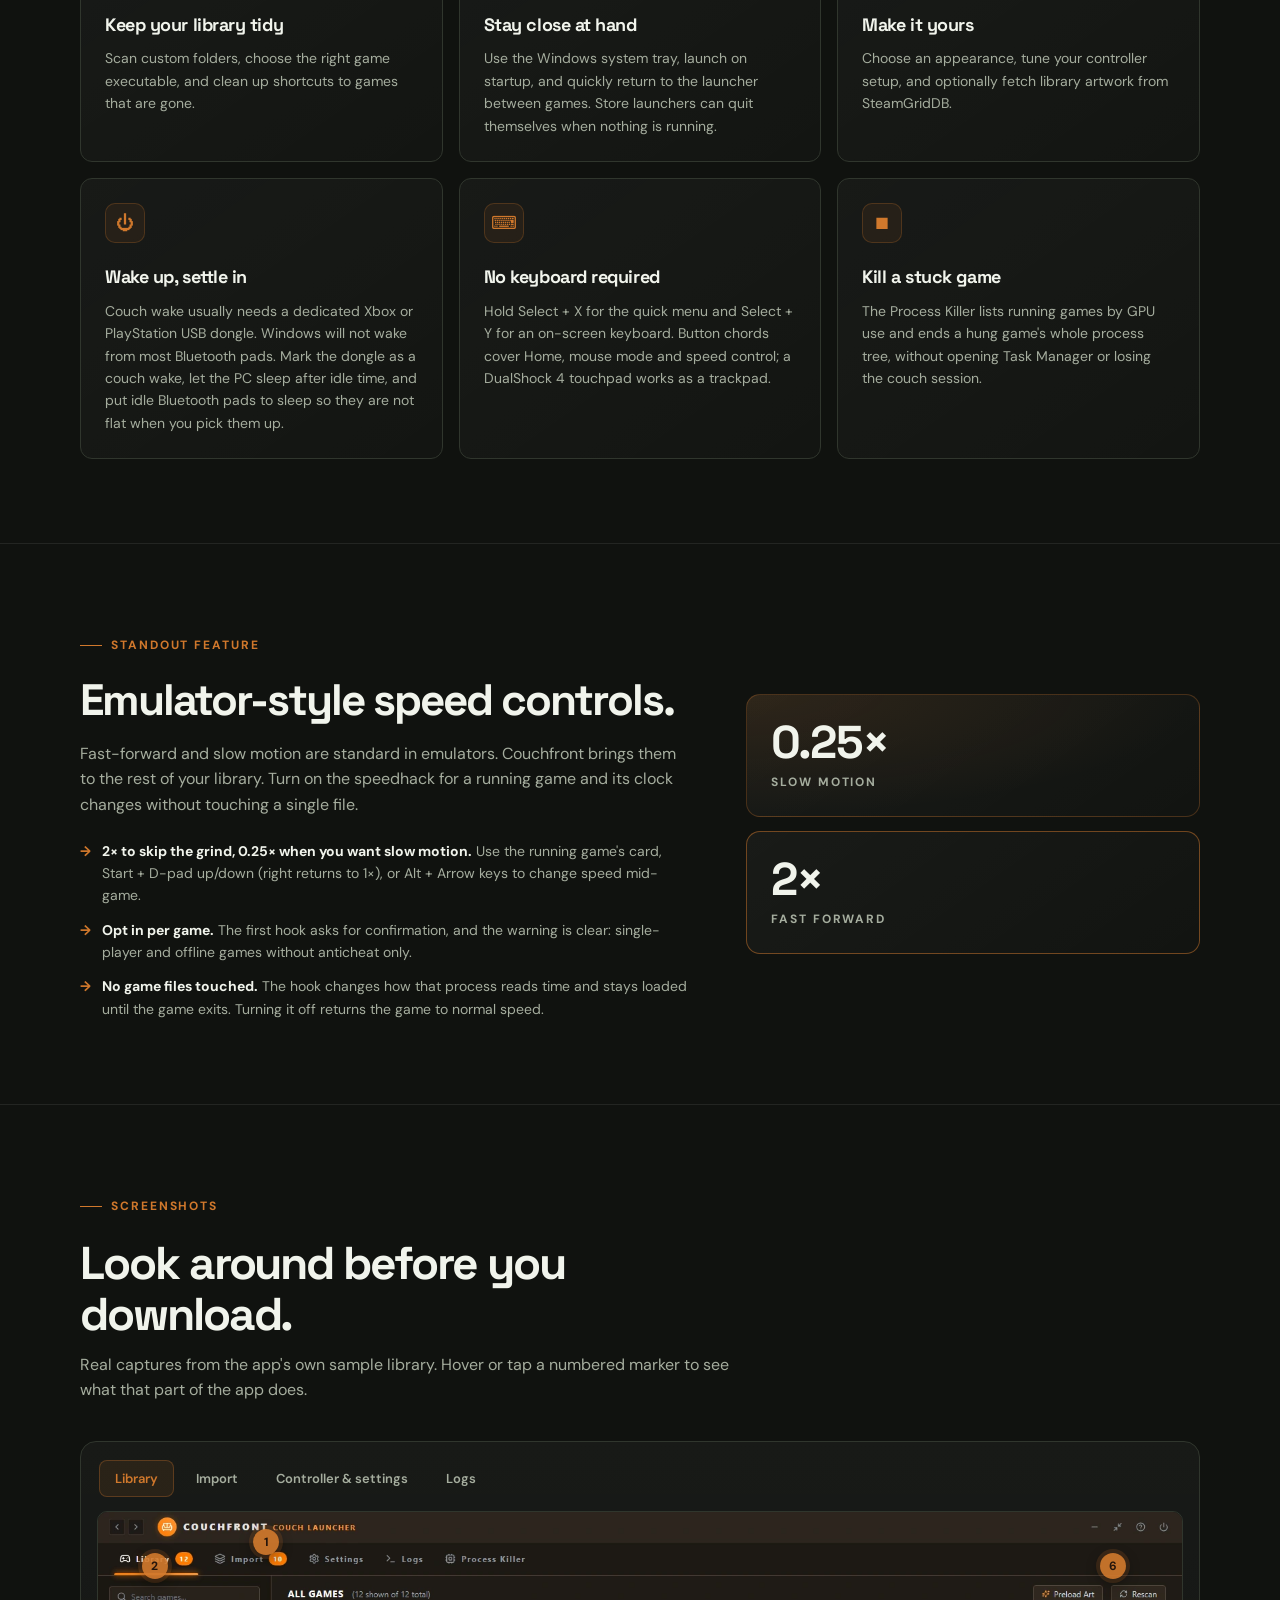
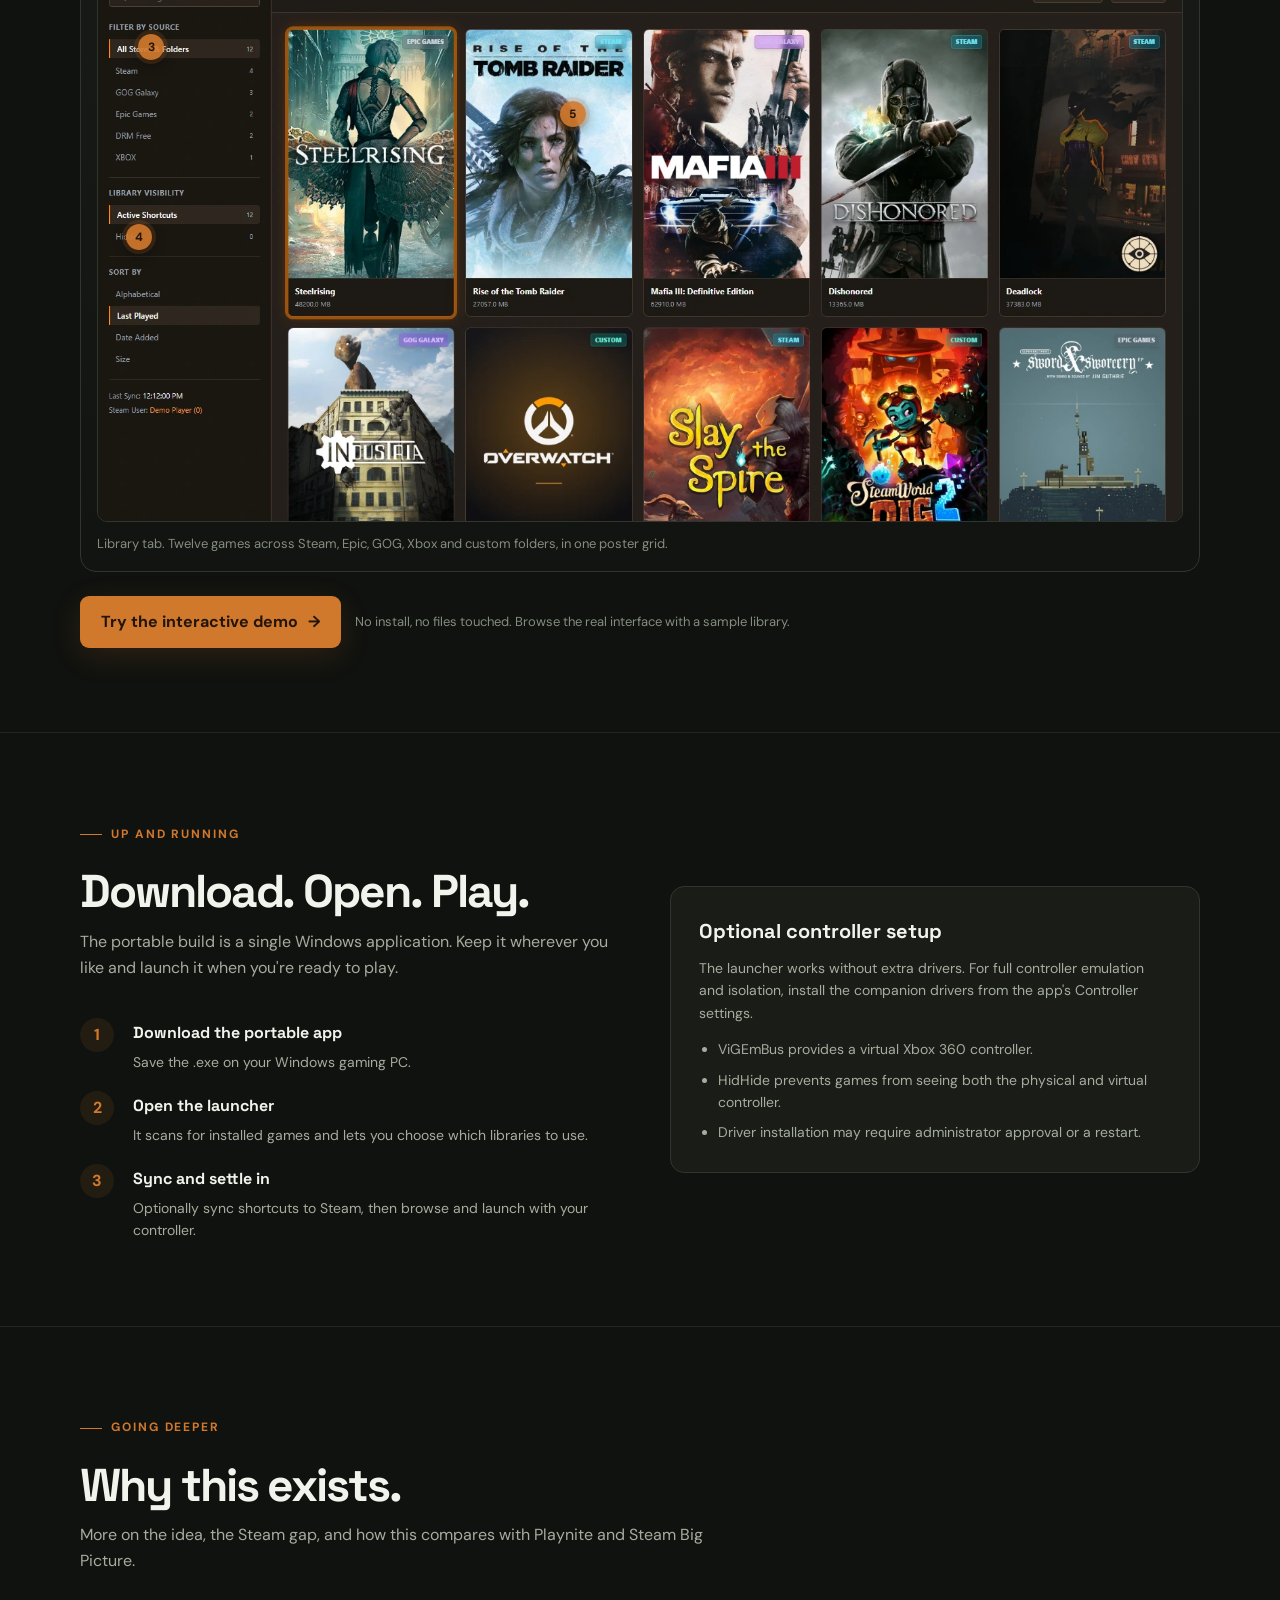
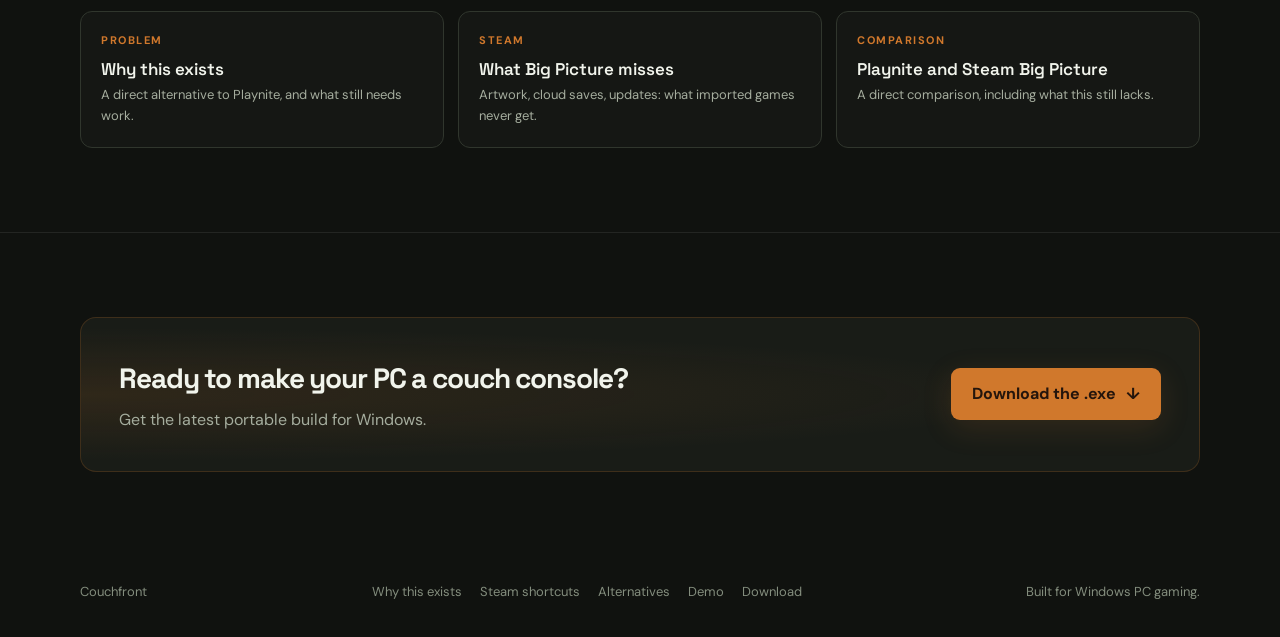
==== commit c42c8089: "Publish site v1.0.0 (17.1 MB exe)" ====
--- a/index.html
+++ b/index.html
@@ -7,7 +7,7 @@
     <meta name="description" content="Bring your PC game library to the couch. Discover installed games, browse with a controller, and optionally sync them to Steam." />
     <title>Couchfront | Your PC games, couch-ready</title>
     <link rel="canonical" href="https://kepatotorica.github.io/couchfront/" />
-    <link rel="icon" type="image/png" href="./favicon.png" />
+    <link rel="icon" type="image/png" href="./favicon.png?v=2" />
     <link rel="preconnect" href="https://fonts.googleapis.com" />
     <link rel="preconnect" href="https://fonts.gstatic.com" crossorigin />
     <link href="https://fonts.googleapis.com/css2?family=DM+Sans:wght@400;500;600;700&family=Space+Grotesk:wght@500;600;700&display=swap" rel="stylesheet" />
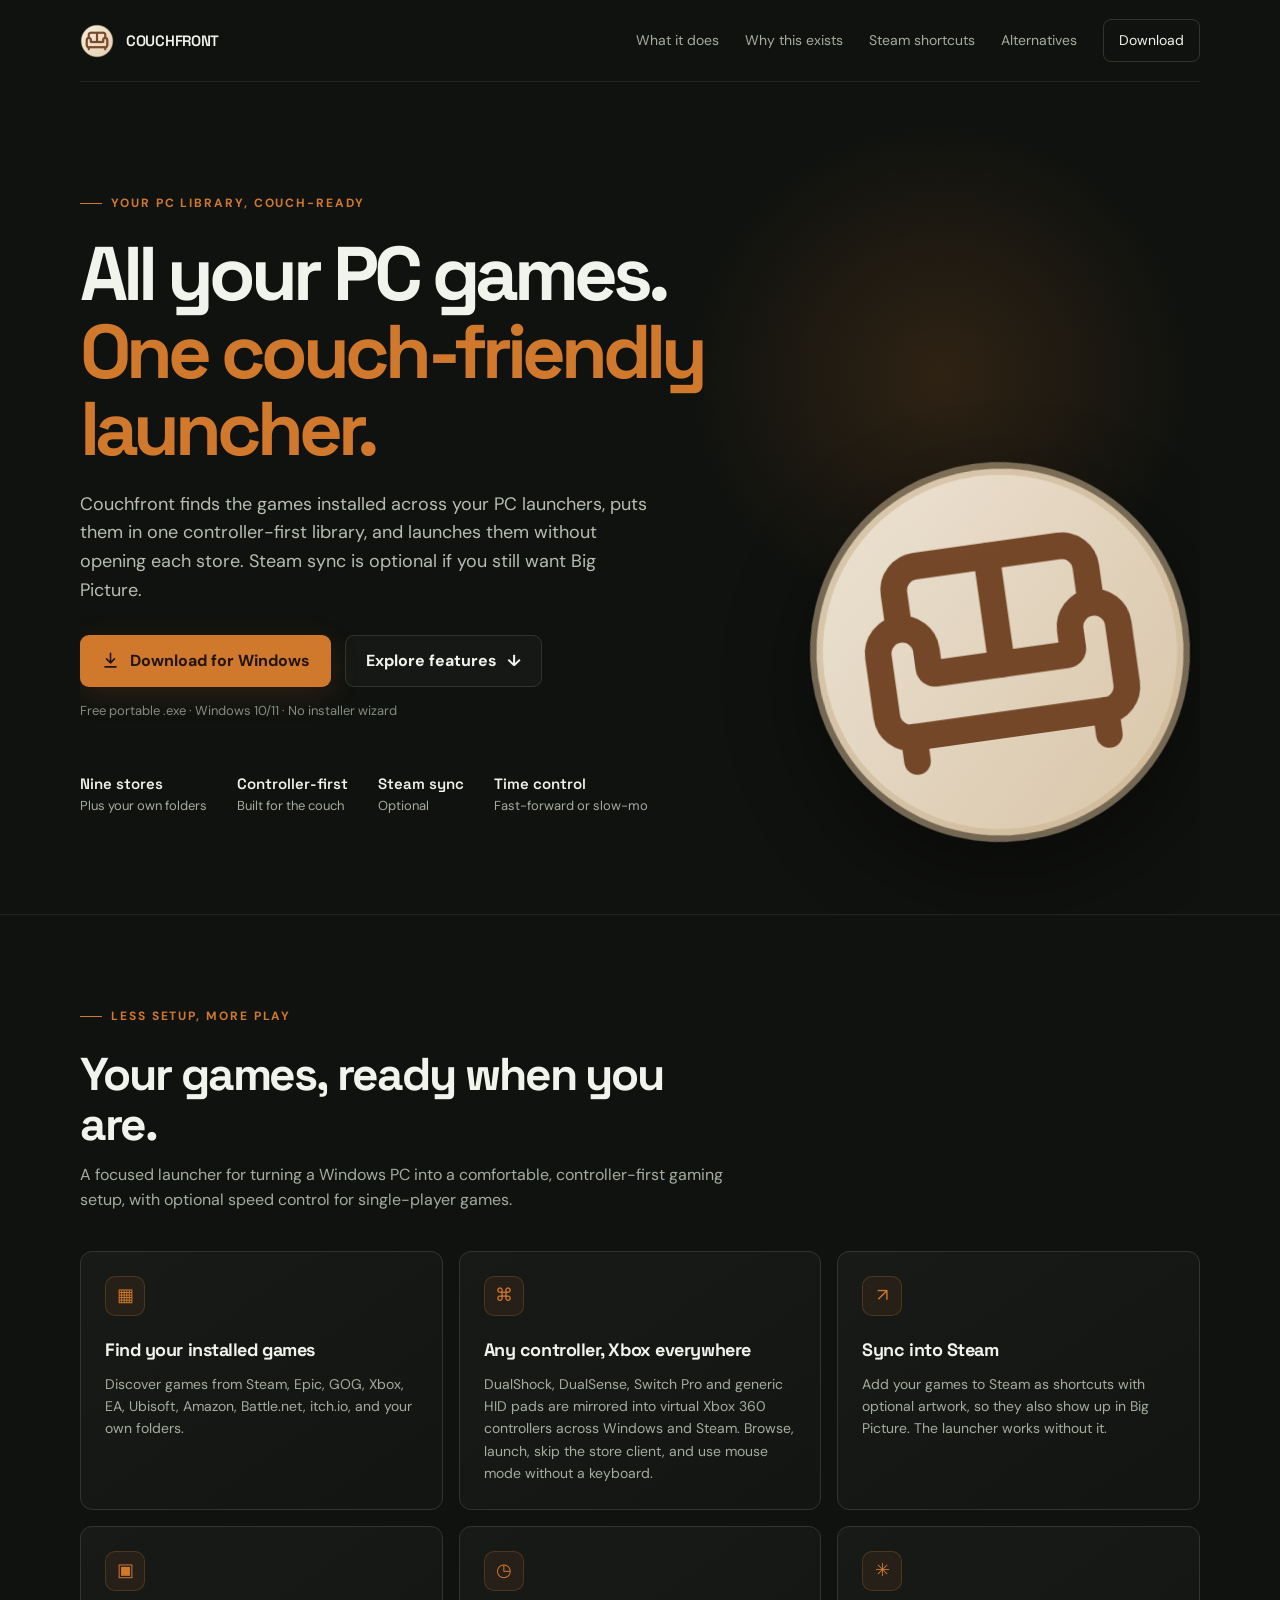
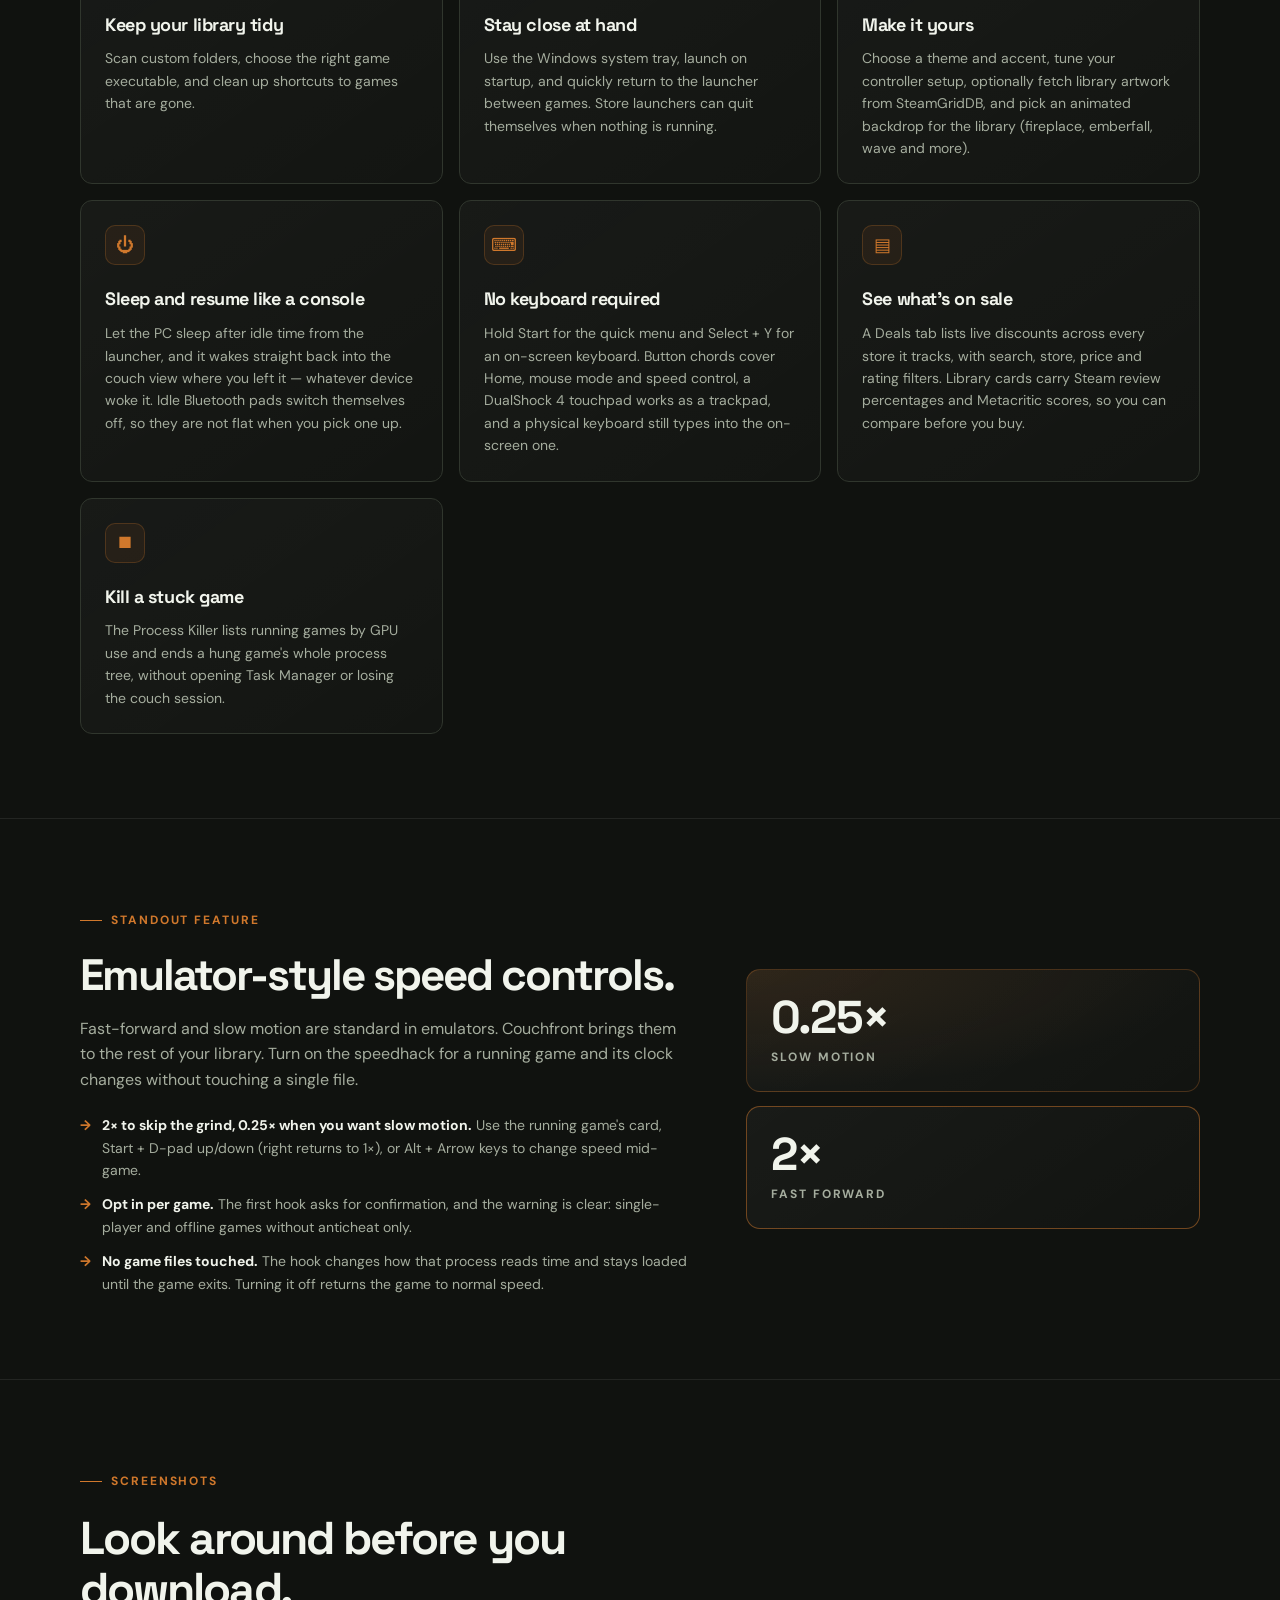
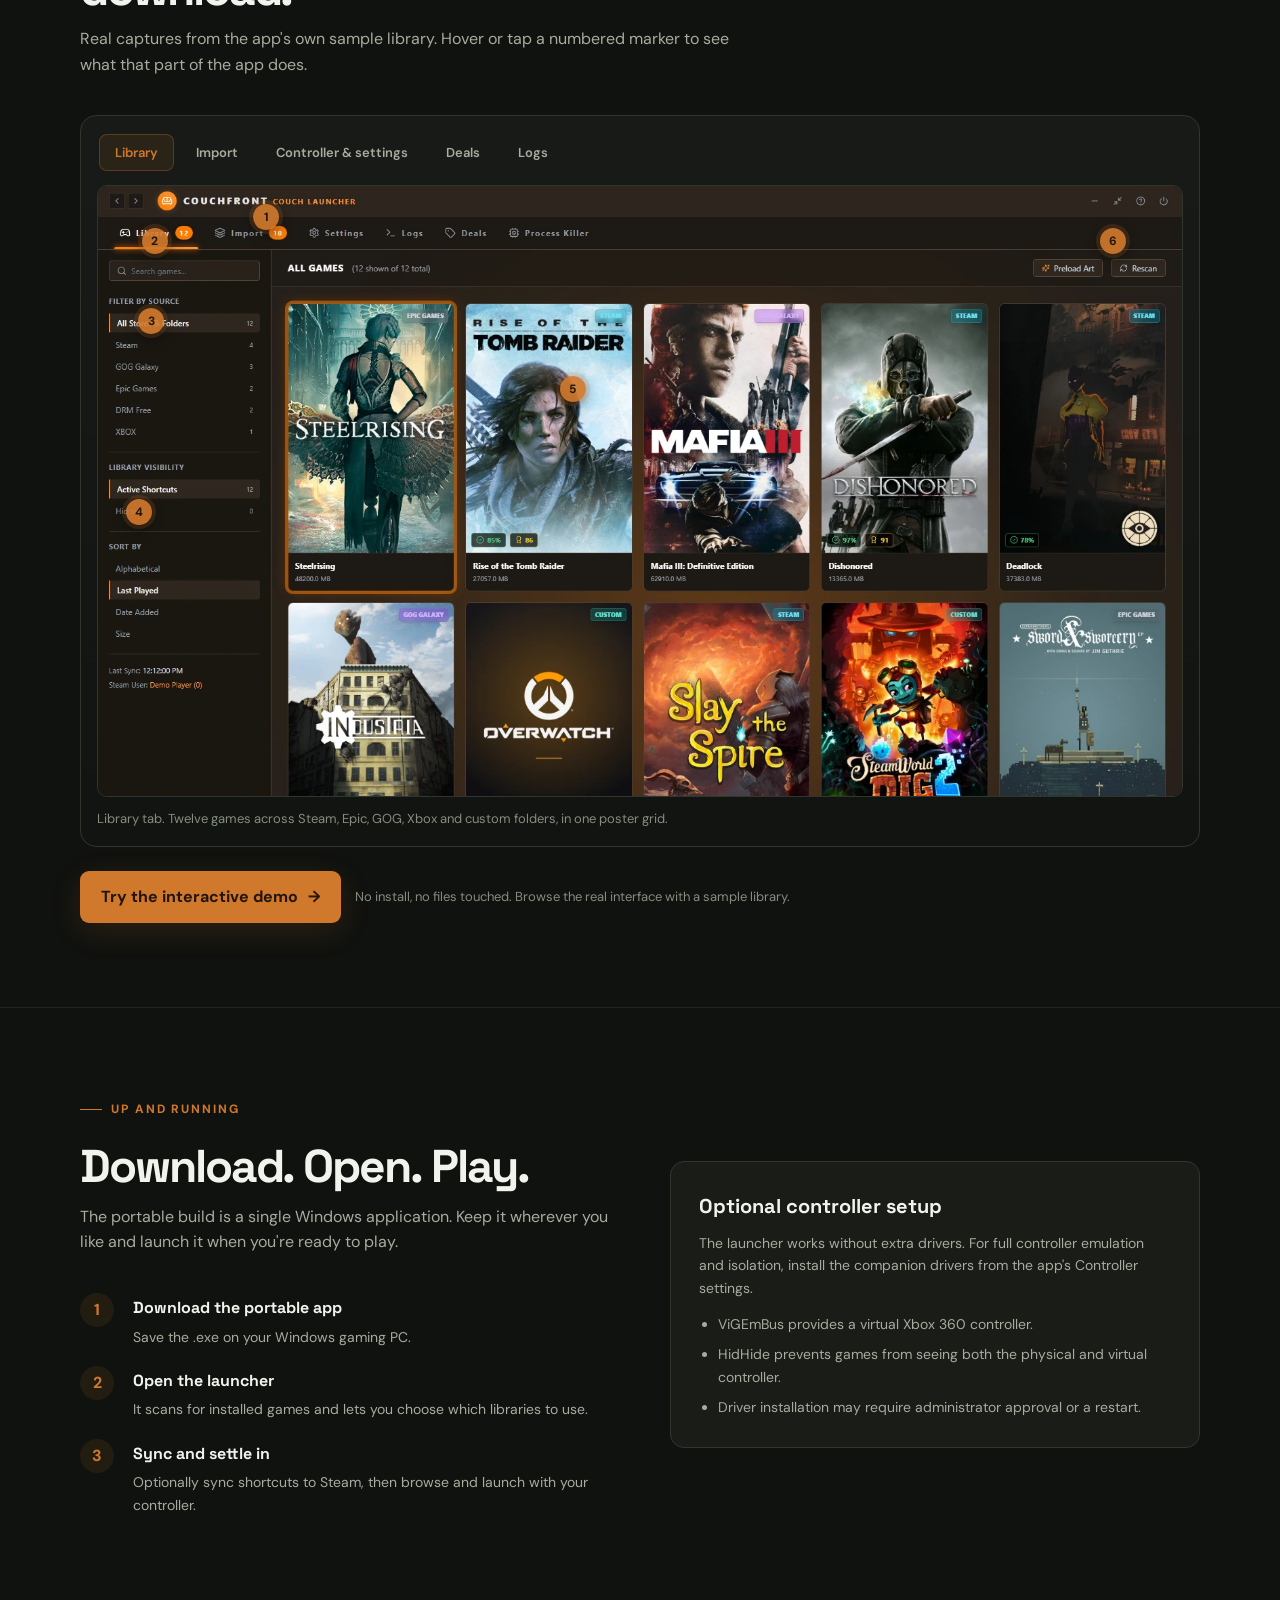
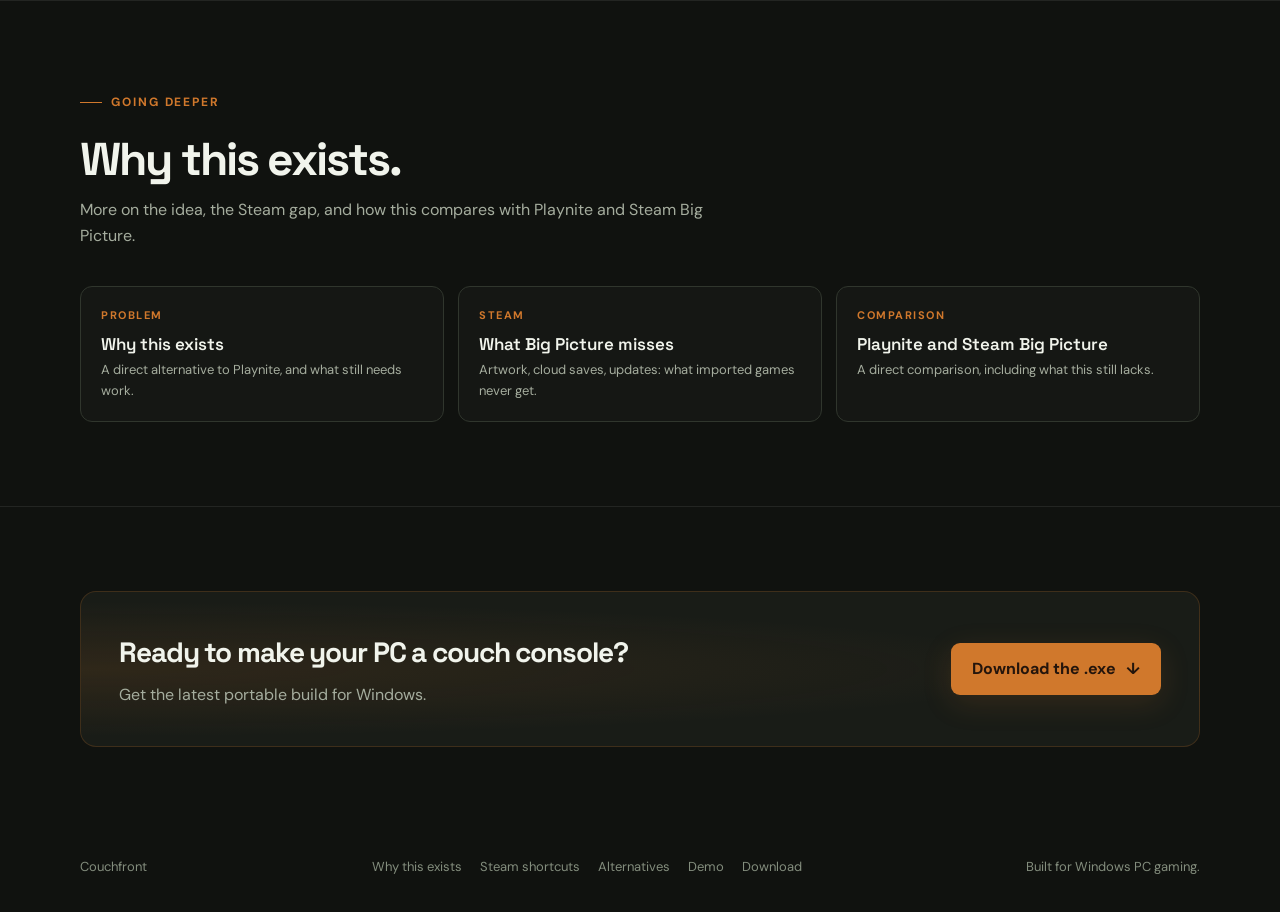
==== commit cff09935: "Publish site v1.0.0 (17.3 MB exe)" ====
--- a/index.html
+++ b/index.html
@@ -49,9 +49,10 @@
             <article class="feature"><div class="feature-icon" aria-hidden="true">↗</div><h3>Sync into Steam</h3><p>Add your games to Steam as shortcuts with optional artwork, so they also show up in Big Picture. The launcher works without it.</p></article>
             <article class="feature"><div class="feature-icon" aria-hidden="true">▣</div><h3>Keep your library tidy</h3><p>Scan custom folders, choose the right game executable, and clean up shortcuts to games that are gone.</p></article>
             <article class="feature"><div class="feature-icon" aria-hidden="true">◷</div><h3>Stay close at hand</h3><p>Use the Windows system tray, launch on startup, and quickly return to the launcher between games. Store launchers can quit themselves when nothing is running.</p></article>
-            <article class="feature"><div class="feature-icon" aria-hidden="true">✳</div><h3>Make it yours</h3><p>Choose an appearance, tune your controller setup, and optionally fetch library artwork from SteamGridDB.</p></article>
-            <article class="feature"><div class="feature-icon" aria-hidden="true">⏻</div><h3>Wake up, settle in</h3><p>Couch wake usually needs a dedicated Xbox or PlayStation USB dongle. Windows will not wake from most Bluetooth pads. Mark the dongle as a couch wake, let the PC sleep after idle time, and put idle Bluetooth pads to sleep so they are not flat when you pick them up.</p></article>
-            <article class="feature"><div class="feature-icon" aria-hidden="true">⌨</div><h3>No keyboard required</h3><p>Hold Select + X for the quick menu and Select + Y for an on-screen keyboard. Button chords cover Home, mouse mode and speed control; a DualShock 4 touchpad works as a trackpad.</p></article>
+            <article class="feature"><div class="feature-icon" aria-hidden="true">✳</div><h3>Make it yours</h3><p>Choose a theme and accent, tune your controller setup, optionally fetch library artwork from SteamGridDB, and pick an animated backdrop for the library (fireplace, emberfall, wave and more).</p></article>
+            <article class="feature"><div class="feature-icon" aria-hidden="true">⏻</div><h3>Sleep and resume like a console</h3><p>Let the PC sleep after idle time from the launcher, and it wakes straight back into the couch view where you left it — whatever device woke it. Idle Bluetooth pads switch themselves off, so they are not flat when you pick one up.</p></article>
+            <article class="feature"><div class="feature-icon" aria-hidden="true">⌨</div><h3>No keyboard required</h3><p>Hold Start for the quick menu and Select + Y for an on-screen keyboard. Button chords cover Home, mouse mode and speed control, a DualShock 4 touchpad works as a trackpad, and a physical keyboard still types into the on-screen one.</p></article>
+            <article class="feature"><div class="feature-icon" aria-hidden="true">▤</div><h3>See what's on sale</h3><p>A Deals tab lists live discounts across every store it tracks, with search, store, price and rating filters. Library cards carry Steam review percentages and Metacritic scores, so you can compare before you buy.</p></article>
             <article class="feature"><div class="feature-icon" aria-hidden="true">⏹</div><h3>Kill a stuck game</h3><p>The Process Killer lists running games by GPU use and ends a hung game's whole process tree, without opening Task Manager or losing the couch session.</p></article>
           </div>
         </div>
@@ -82,17 +83,18 @@
               <button class="tour-tab" id="tour-tab-library" role="tab" aria-selected="true" aria-controls="tour-panel-library">Library</button>
               <button class="tour-tab" id="tour-tab-import" role="tab" aria-selected="false" aria-controls="tour-panel-import" tabindex="-1">Import</button>
               <button class="tour-tab" id="tour-tab-settings" role="tab" aria-selected="false" aria-controls="tour-panel-settings" tabindex="-1">Controller &amp; settings</button>
+              <button class="tour-tab" id="tour-tab-deals" role="tab" aria-selected="false" aria-controls="tour-panel-deals" tabindex="-1">Deals</button>
               <button class="tour-tab" id="tour-tab-logs" role="tab" aria-selected="false" aria-controls="tour-panel-logs" tabindex="-1">Logs</button>
             </div>
             <div class="tour-panels">
               <figure class="tour-panel" id="tour-panel-library" role="tabpanel" aria-labelledby="tour-tab-library">
                 <div class="tour-shot">
-                  <img src="./screenshots/library.webp" width="1600" height="900" alt="The launcher's library tab: a wall of game artwork with store filters down the left, sorted by last played." loading="lazy" />
+                  <img src="./screenshots/library.webp" width="1600" height="900" alt="The launcher's library tab: a wall of game artwork with store filters down the left, sorted by last played, each Steam game showing its review and Metacritic scores." loading="lazy" />
                   <button class="hotspot tip-right" style="--x:15.6%;--y:5.1%" aria-describedby="tip-lib-nav" aria-expanded="false"><span class="hotspot-dot">1</span><span class="tip" id="tip-lib-nav" role="tooltip"><strong>One launcher, five tabs</strong>Library, Import, Settings, Logs and Process Killer. Everything the app does is one press away.</span></button>
                   <button class="hotspot tip-right" style="--x:5.3%;--y:9%" aria-describedby="tip-lib-search" aria-expanded="false"><span class="hotspot-dot">2</span><span class="tip" id="tip-lib-search" role="tooltip"><strong>Search everything at once</strong>Type a few letters and it filters across every store together, so you never have to remember which client a game came from.</span></button>
                   <button class="hotspot tip-right" style="--x:5%;--y:22.2%" aria-describedby="tip-lib-filters" aria-expanded="false"><span class="hotspot-dot">3</span><span class="tip" id="tip-lib-filters" role="tooltip"><strong>Filter by source</strong>Steam, Epic, GOG, Xbox, Ubisoft, Amazon, Battle.net and your own DRM-free folders, with live counts.</span></button>
                   <button class="hotspot tip-right" style="--x:3.9%;--y:53.3%" aria-describedby="tip-lib-sort" aria-expanded="false"><span class="hotspot-dot">4</span><span class="tip" id="tip-lib-sort" role="tooltip"><strong>Sort the way you play</strong>Alphabetical, last played, date added, or install size. The grid reorders instantly.</span></button>
-                  <button class="hotspot" style="--x:43.8%;--y:33.3%" aria-describedby="tip-lib-grid" aria-expanded="false"><span class="hotspot-dot">5</span><span class="tip" id="tip-lib-grid" role="tooltip"><strong>Steam-style poster wall</strong>Every game gets a 2:3 capsule from SteamGridDB, so the library looks like Big Picture instead of a file list.</span></button>
+                  <button class="hotspot" style="--x:43.8%;--y:33.3%" aria-describedby="tip-lib-grid" aria-expanded="false"><span class="hotspot-dot">5</span><span class="tip" id="tip-lib-grid" role="tooltip"><strong>Steam-style poster wall</strong>Every game gets a 2:3 capsule from SteamGridDB, so the library looks like Big Picture instead of a file list. Steam games show their review percentage and Metacritic score on the card.</span></button>
                   <button class="hotspot tip-left" style="--x:93.6%;--y:9%" aria-describedby="tip-lib-art" aria-expanded="false"><span class="hotspot-dot">6</span><span class="tip" id="tip-lib-art" role="tooltip"><strong>Artwork on demand</strong>Preload Art fetches capsules for the whole library; Rescan re-checks which games are still installed.</span></button>
                 </div>
                 <figcaption>Library tab. Twelve games across Steam, Epic, GOG, Xbox and custom folders, in one poster grid.</figcaption>
@@ -117,6 +119,15 @@
                   <button class="hotspot" style="--x:56.4%;--y:73.1%" aria-describedby="tip-set-mouse" aria-expanded="false"><span class="hotspot-dot">5</span><span class="tip" id="tip-set-mouse" role="tooltip"><strong>Mouse mode</strong>Left stick moves the cursor, right stick scrolls, A and B click. Select+B toggles it from the pad, so a mouse-only launcher never blocks you.</span></button>
                 </div>
                 <figcaption>Controller settings. Emulation, the driver, idle behaviour, and mouse mode for the parts of Windows that still need a cursor.</figcaption>
+              </figure>
+              <figure class="tour-panel" id="tour-panel-deals" role="tabpanel" aria-labelledby="tour-tab-deals" hidden>
+                <div class="tour-shot">
+                  <img src="./screenshots/deals.webp" width="1600" height="900" alt="The deals tab: a grid of discounted games with landscape cover art, discount badges, store names, Steam review and Metacritic scores, and prices, above a row of search, store, sort, price and rating filters." loading="lazy" />
+                  <button class="hotspot" style="--x:50%;--y:19.4%" aria-describedby="tip-deal-filters" aria-expanded="false"><span class="hotspot-dot">1</span><span class="tip" id="tip-deal-filters" role="tooltip"><strong>Filter the whole sale</strong>Search a title, pick a store, sort by discount, price or rating, cap the price, and require a minimum Steam rating. Clear puts it all back.</span></button>
+                  <button class="hotspot" style="--x:19%;--y:45%" aria-describedby="tip-deal-card" aria-expanded="false"><span class="hotspot-dot">2</span><span class="tip" id="tip-deal-card" role="tooltip"><strong>One card per price</strong>Landscape art, the discount, the store that has that price and the two score pills — the same ratings the library uses. Clicking opens the store page.</span></button>
+                  <button class="hotspot tip-left" style="--x:85%;--y:93%" aria-describedby="tip-deal-pages" aria-expanded="false"><span class="hotspot-dot">3</span><span class="tip" id="tip-deal-pages" role="tooltip"><strong>Keep scrolling</strong>The next page loads itself at the bottom of the grid, so the pad never has to find a Load more button.</span></button>
+                </div>
+                <figcaption>Deals tab. Live prices from every store, the deepest discount per title, and the same review and Metacritic scores as the library.</figcaption>
               </figure>
               <figure class="tour-panel" id="tour-panel-logs" role="tabpanel" aria-labelledby="tour-tab-logs" hidden>
                 <div class="tour-shot">
